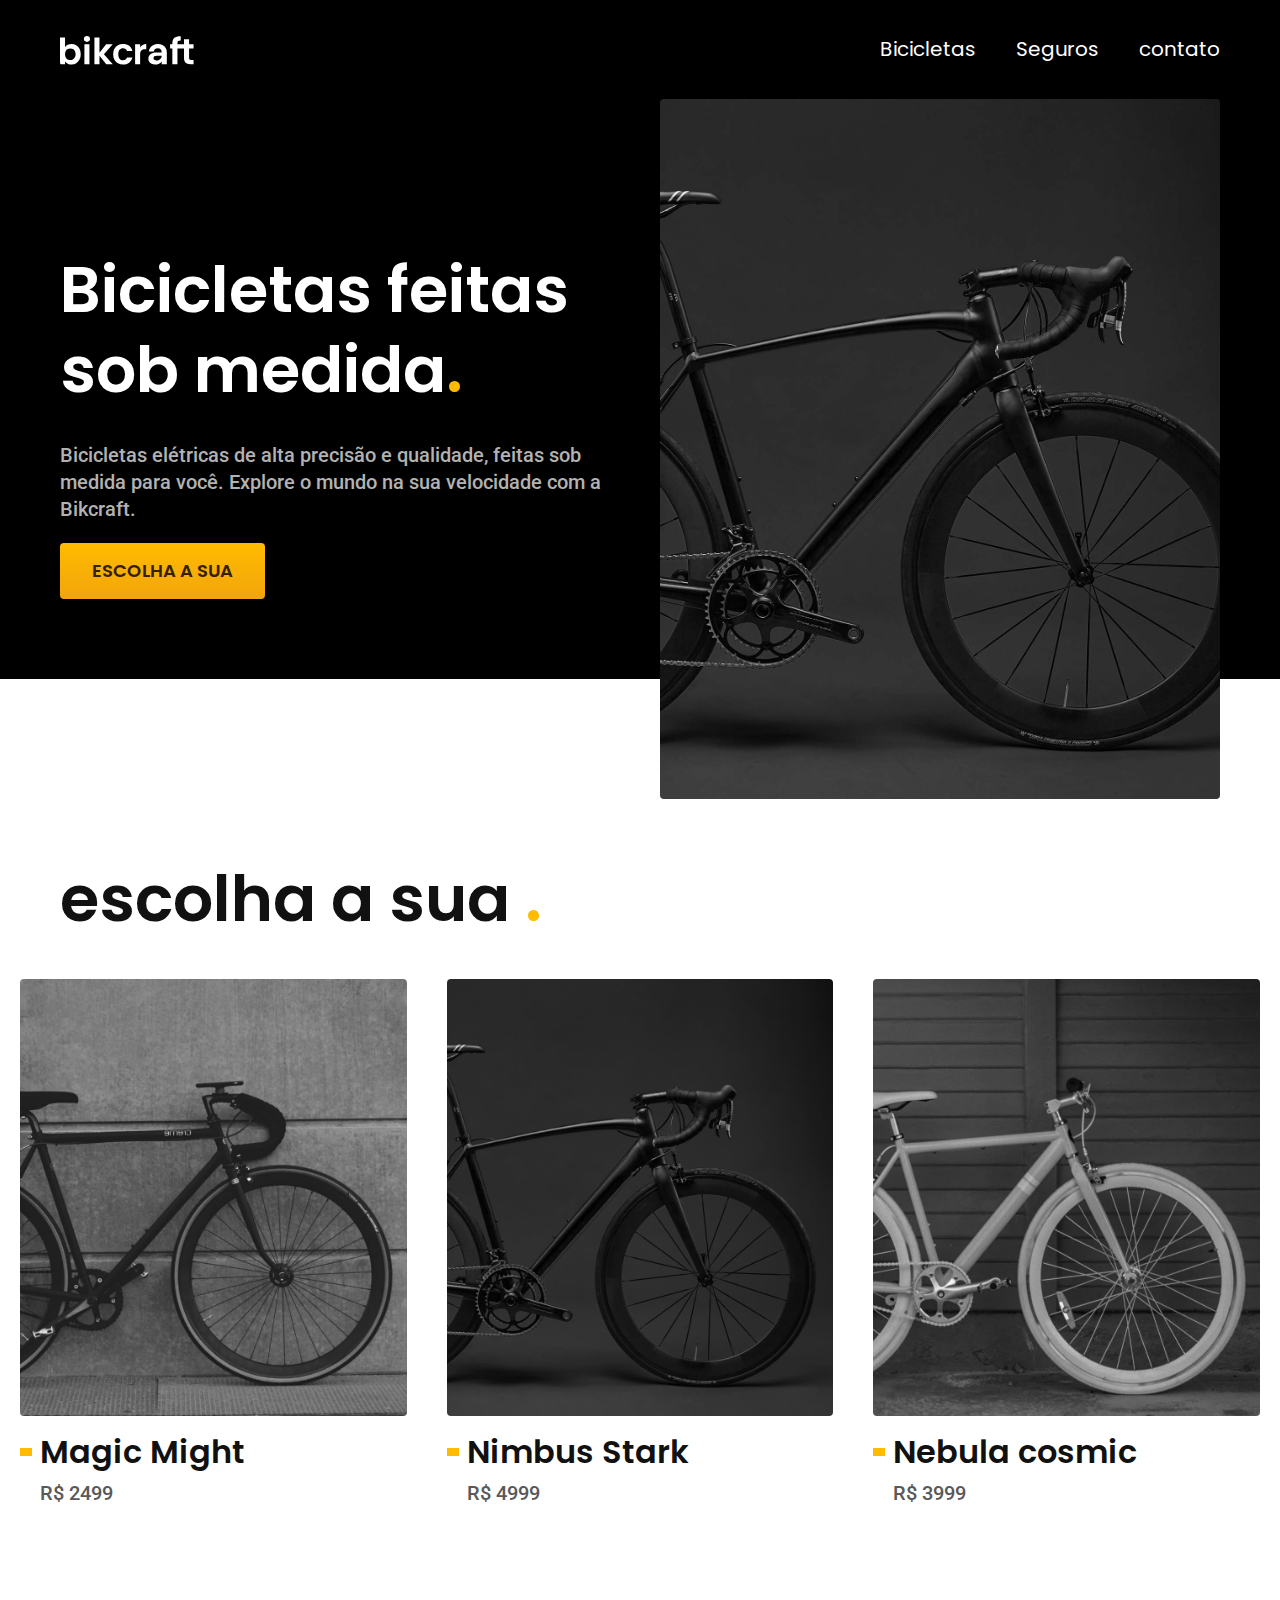
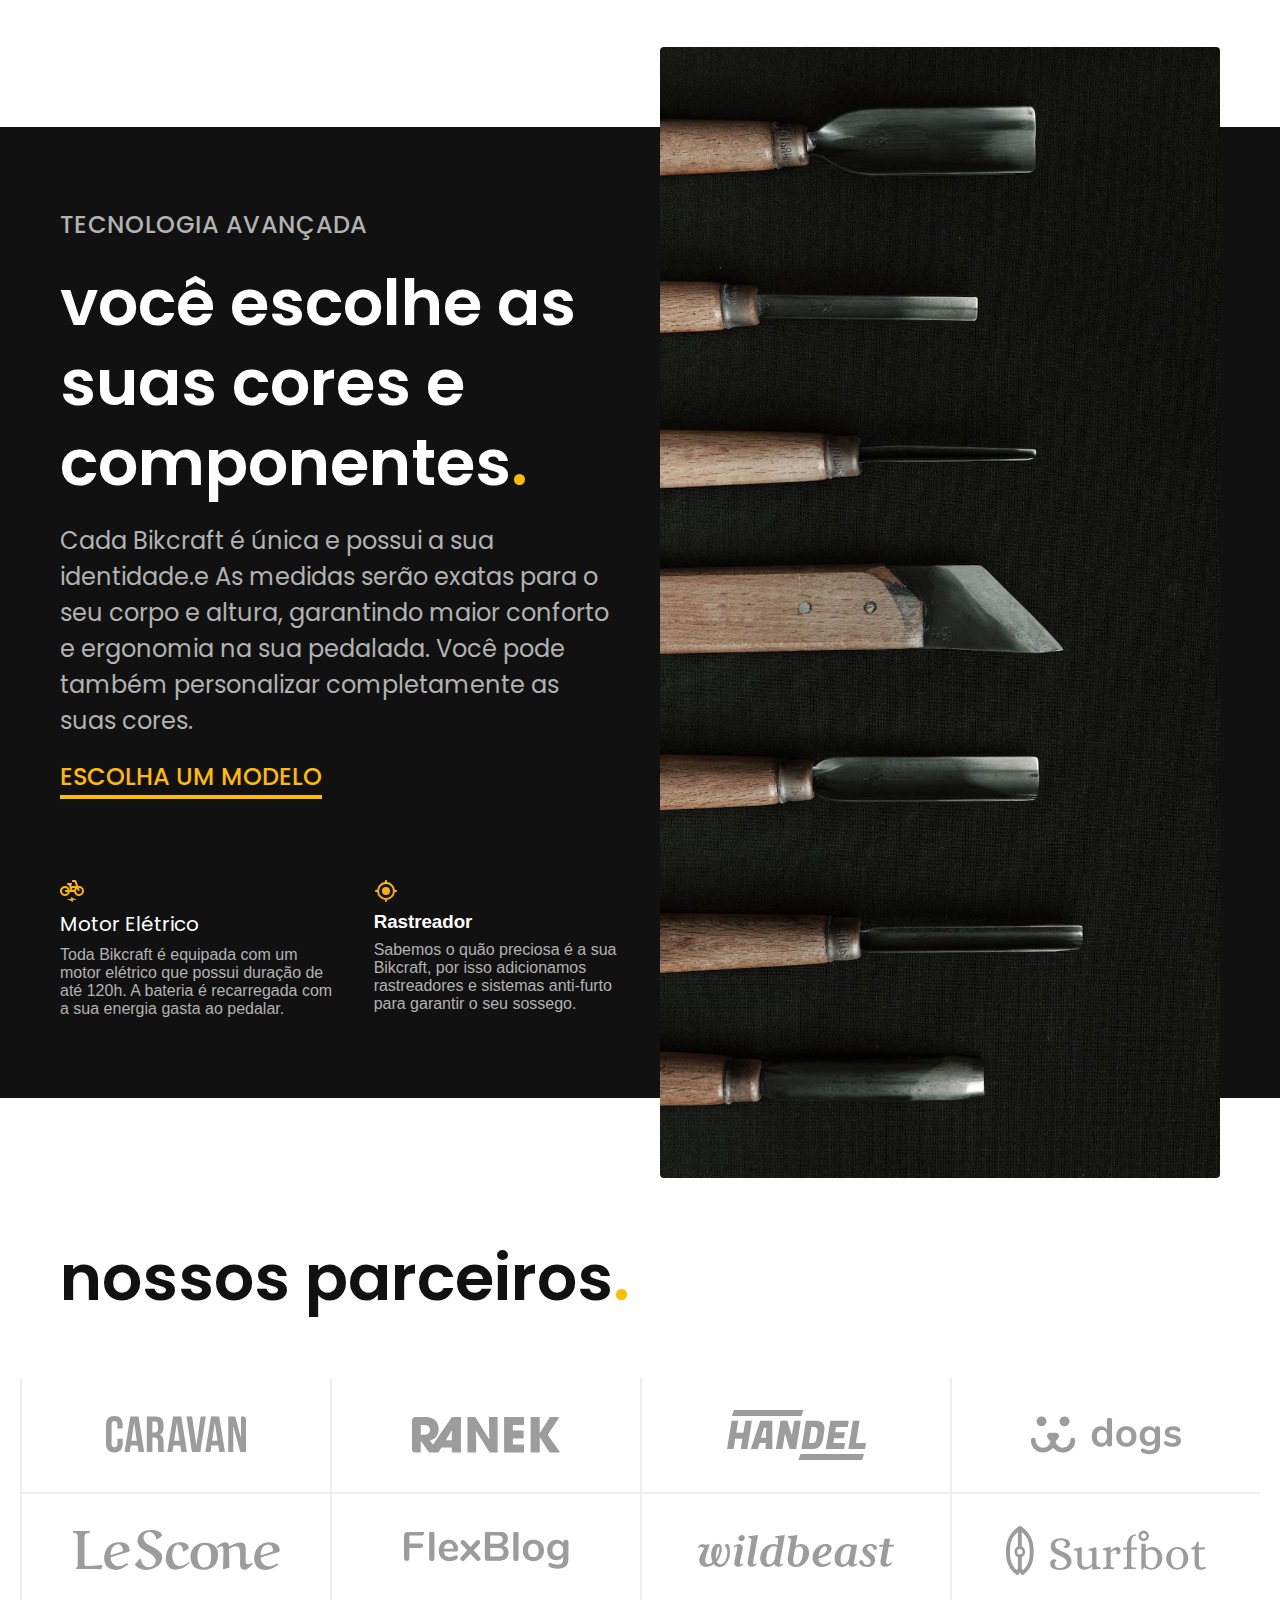
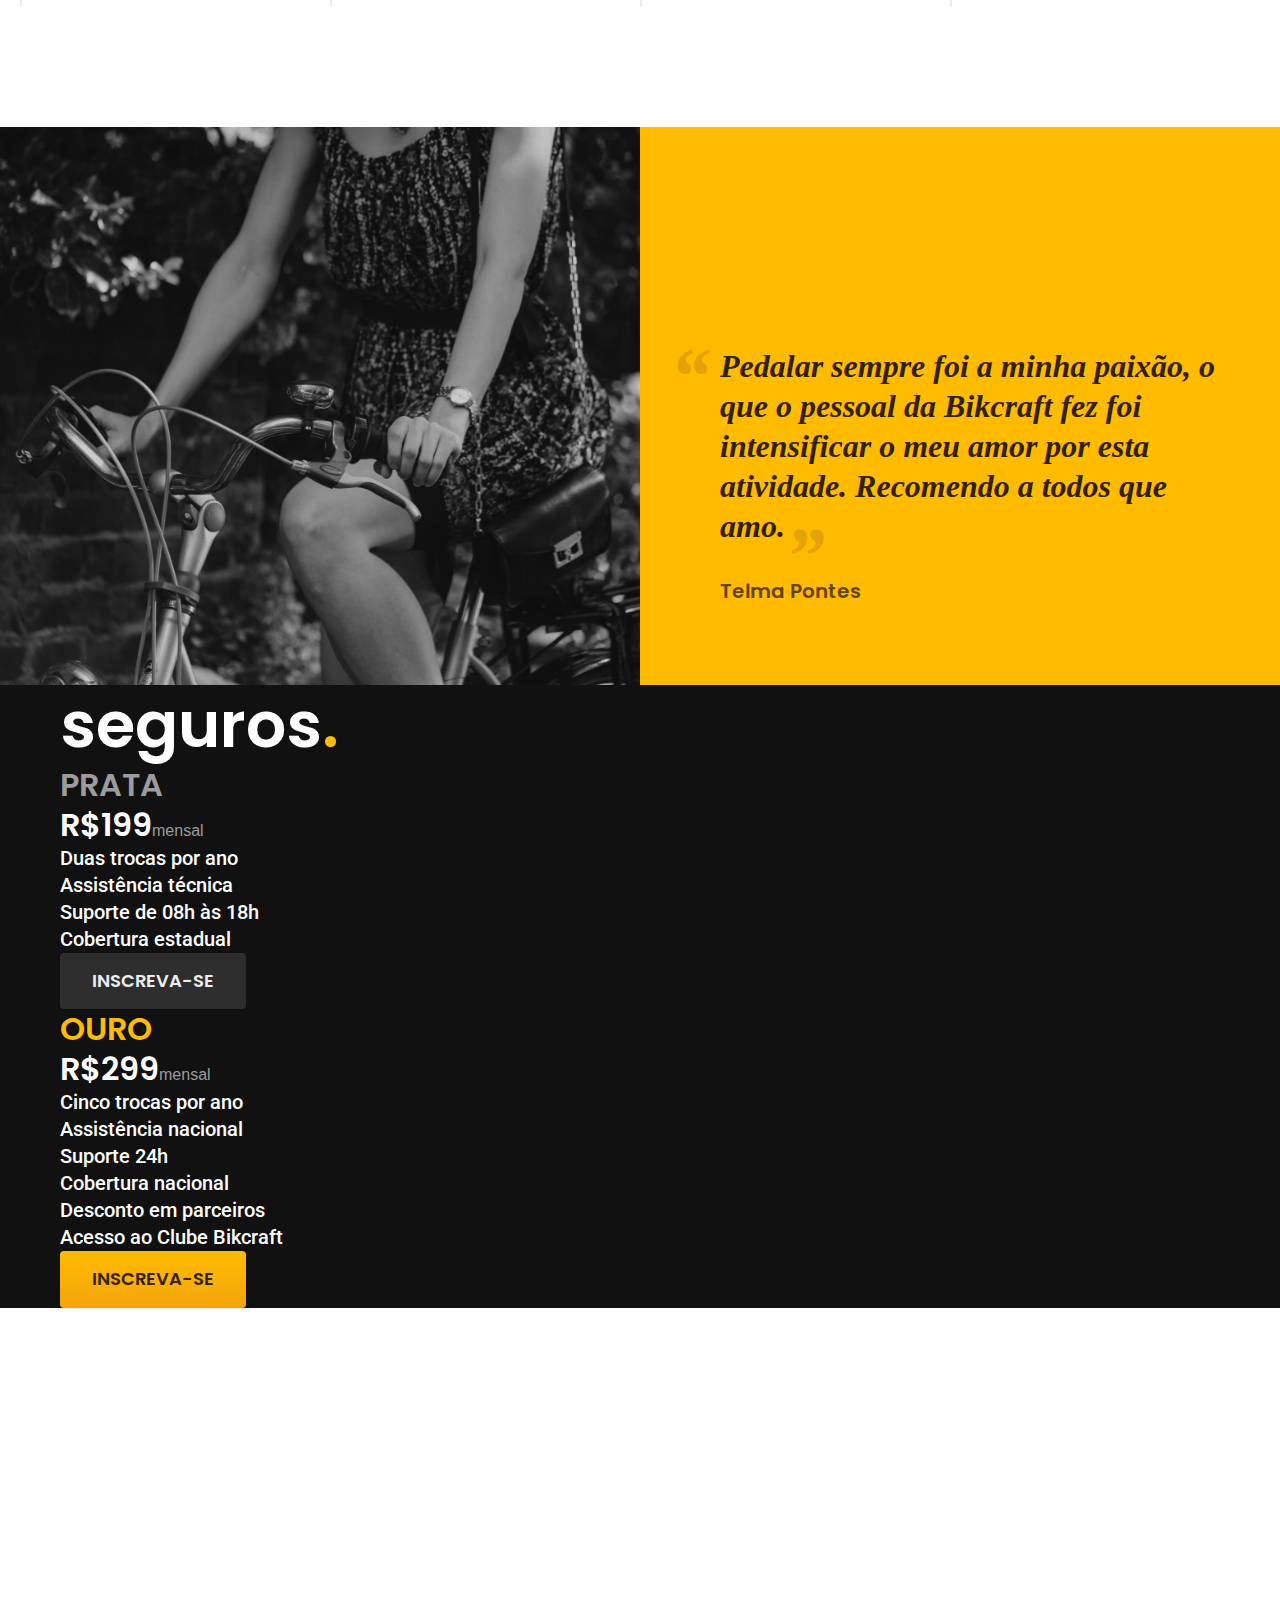
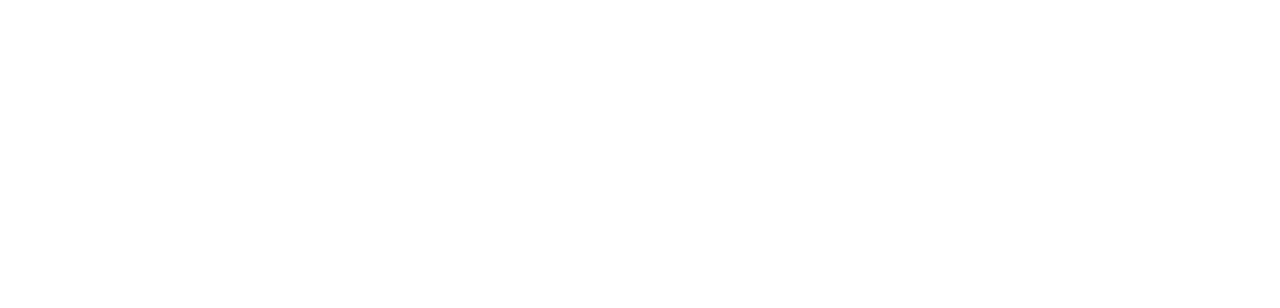
==== index.html @ f40bf7b5 "organizando o arquivo" ====
<!DOCTYPE html>
<html lang="pt-br">
  <head>
    <meta charset="UTF-8" />
    <meta name="viewport" content="width=device-width, initial-scale=1.0" />
    <title>Bikcraft</title>
    <link rel="stylesheet" href="./css/estilos-gerais/style.css">
    <link rel="preconnect" href="https://fonts.googleapis.com">
    <link rel="preconnect" href="https://fonts.gstatic.com" crossorigin>
    <link href="https://fonts.googleapis.com/css2?family=Merriweather:ital,opsz,wght@0,18..144,300..900;1,18..144,300..900&family=Poppins:ital,wght@0,100;0,200;0,300;0,400;0,500;0,600;0,700;0,800;0,900;1,100;1,200;1,300;1,400;1,500;1,600;1,700;1,800;1,900&family=Roboto:ital,wght@0,100..900;1,100..900&display=swap" rel="stylesheet">

  </head>
  <body>
    <header class="header-bg">
      <div class="header">
        <a href="./"><img src="./img/bikcraft.svg" alt="Bikcraft" /></a>
        <nav aria-label="primaria">
          <ul class="header-menu fonte-1-m cor-branco">
            <li><a href="./bicicletas.html">Bicicletas</a></li>
            <li><a href="./seguros.html">Seguros</a></li>
            <li><a href="./contato.html">contato</a></li>
          </ul>
        </nav>
      </div>
    </header>
    <main class="introducao-bg cor-branco">
      <div class="introducao">
        <div class="introducao-conteudo">
          <h1 class="fonte-1-xgg">
            Bicicletas feitas sob medida<span>.</span>
          </h1>
          <p class="fonte-2-m">
            Bicicletas elétricas de alta precisão e qualidade, feitas sob medida
            para você. Explore o mundo na sua velocidade com a Bikcraft.
          </p>
          <a href="./bicicletas.html" class="botao">Escolha a sua</a>
        </div>
        <div>
          <img
            src="./img/fotos/introducao.jpg"
            alt="bicicleta elétrica preta"
          />
        </div>
      </div>
    </main>
    <article class="bicicletas-lista">
      <h2 class="fonte-1-xgg container">
        escolha a sua <span class="cor-amarelo-1">.</span>
      </h2>
      <ul>
        <li>
          <a href="./bicicletas/magic.html">
            <img src="./img/bicicletas/magic-home.jpg" alt="bicicleta preta" />
            <h3 class="fonte-1-gg">Magic Might</h3>
            <span class="fonte-2-m cinza-8">R$ 2499</span>
          </a>
        </li>
        <li>
          <a href="./bicicletas/nimbus.html">
            <img src="./img/bicicletas/nimbus-home.jpg" alt="bicicleta preta" />
            <h3 class="fonte-1-gg">Nimbus Stark</h3>
            <span class="fonte-2-m cinza-8">R$ 4999</span>
          </a>
        </li>
        <li>
          <a href="./bicicletas/nebula.html">
            <img src="./img/bicicletas/nebula-home.jpg" alt="bicicleta preta" />
            <h3 class="fonte-1-gg">Nebula cosmic</h3>
            <span class="fonte-2-m cinza-8">R$ 3999</span>
          </a>
        </li>
      </ul>
    </article>

    <article class="tecnologia-bg">
      <div class="tecnologia container">
        <div class="tecnologia-conteudo">
          <span class="fonte-2-g-b cinza-5">Tecnologia Avançada</span>
          <h2 class="fonte-1-xgg cor-branco">
            você escolhe as suas cores e componentes<span class="cor-amarelo-1"
              >.</span
            >
          </h2>
          <p class="fonte-2-g cinza-5">
            Cada Bikcraft é única e possui a sua identidade.e As medidas serão
            exatas para o seu corpo e altura, garantindo maior conforto e
            ergonomia na sua pedalada. Você pode também personalizar
            completamente as suas cores.
          </p>
          <a class="link cor-amarelo-1" href="./bicicletas.html"
            >Escolha um modelo</a
          >
          <div class="tecnologia-vantagens">
            <div>
              <img src="./img/icones/eletrica.svg" alt="" />
              <h3 class="fonte-1-m cor-branco">Motor Elétrico</h3>
              <p class="fonte-2-p cinza-5">
                Toda Bikcraft é equipada com um motor elétrico que possui
                duração de até 120h. A bateria é recarregada com a sua energia
                gasta ao pedalar.
              </p>
            </div>
            <div>
              <img src="./img/icones/rastreador.svg" alt="" />
              <h3 class="font-1-m cor-branco">Rastreador</h3>
              <p class="fonte-2-p cinza-5">
                Sabemos o quão preciosa é a sua Bikcraft, por isso adicionamos
                rastreadores e sistemas anti-furto para garantir o seu sossego.
              </p>
            </div>
          </div>
        </div>
        <div class="tecnologia-imagem">
          <img src="./img/fotos/tecnologia.jpg" alt="" />
        </div>
      </div>
    </article>

    <section class="parceiros" aria-label="Nossos Parceiros">
      <h2 class="fonte-1-xgg container">
        nossos parceiros<span class="cor-amarelo-1">.</span>
      </h2>

      <ul>
        <li><img src="./img/parceiros/caravan.svg" alt="" /></li>
        <li><img src="./img/parceiros/ranek.svg" alt="" /></li>
        <li><img src="./img/parceiros/handel.svg" alt="" /></li>
        <li><img src="./img/parceiros/dogs.svg" alt="" /></li>
        <li><img src="./img/parceiros/lescone.svg" alt="" /></li>
        <li><img src="./img/parceiros/flexblog.svg" alt="" /></li>
        <li><img src="./img/parceiros/wildbeast.svg" alt="" /></li>
        <li><img src="./img/parceiros/surfbot.svg" alt="" /></li>
      </ul>
    </section>

    <section class="depoimento" aria-label="Depoimentos">
      <div>
        <img src="./img/fotos/depoimento.jpg" alt="Pessoa pedalando uma bicicleta Bikcraft">
      </div>
        <div class="depoimento-conteudo">
          <blockquote class="fonte-1-gg cor-amarelo-5">
            <p>Pedalar sempre foi a minha paixão, o que o pessoal da Bikcraft fez foi intensificar o meu amor por esta atividade. Recomendo a todos que amo.</p>
          </blockquote>
          <span class="fonte-1-m-b cor-amarelo-4">Telma Pontes</span>
        </div>
    </section>

    <article class="seguros-bg">
      <div class="seguros container">
        <h2 class="fonte-1-xgg cor-branco">seguros<span class="cor-amarelo-1">.</span>
        </h2>
        <div class="seguros-item">
          <h3 class="fonte-1-gg cinza-6">PRATA</h3>
          <span class="fonte-1-gg cor-branco">R$199</span><span class="fonte-1-pp cinza-6">mensal</span>
          <ul class="fonte-2-m cor-branco">
            <li>Duas trocas por ano</li>
            <li>Assistência técnica</li>
            <li>Suporte de 08h às 18h</li>
            <li>Cobertura estadual</li>
          </ul>
          <a href="./orcamento.html" class="botao secundario">Inscreva-se</a>
        </div>

        <div class="seguros-item">
          <h3 class="fonte-1-gg cor-amarelo-1">OURO</h3>
          <span class="fonte-1-gg cor-branco">R$299</span><span class="fonte-1-pp cinza-6">mensal</span>
          <ul class="fonte-2-m cor-branco">
            <li>Cinco trocas por ano</li>
            <li>Assistência nacional</li>
            <li>Suporte 24h</li>
            <li>Cobertura nacional</li>
            <li>Desconto em parceiros</li>
            <li>Acesso ao Clube Bikcraft</li>
          </ul>
          <a href="./orcamento.html" class="botao">Inscreva-se</a>
        </div>
      </div>
    </article>
  </body>
</html>
---- css/estilos-gerais/style.css ----
@import 'global.css';
@import './header.css';
@import './introducao.css';

/* cores */

@import '../utilitarios/cores.css';

/* tipografia */

@import '../utilitarios/tipografia.css';

/* utilitarios */

@import '../utilitarios/componentes.css';

/* lista de bicicletas */
@import '../bicicletas/bicicletas-lista.css';

/* tecnologia */
@import './tecnologia.css';

/* parceiros */
@import './parceiros.css';

/* depoimento */
@import './depoimento.css';

/* seguros */
@import'../seguros/seguros.css';
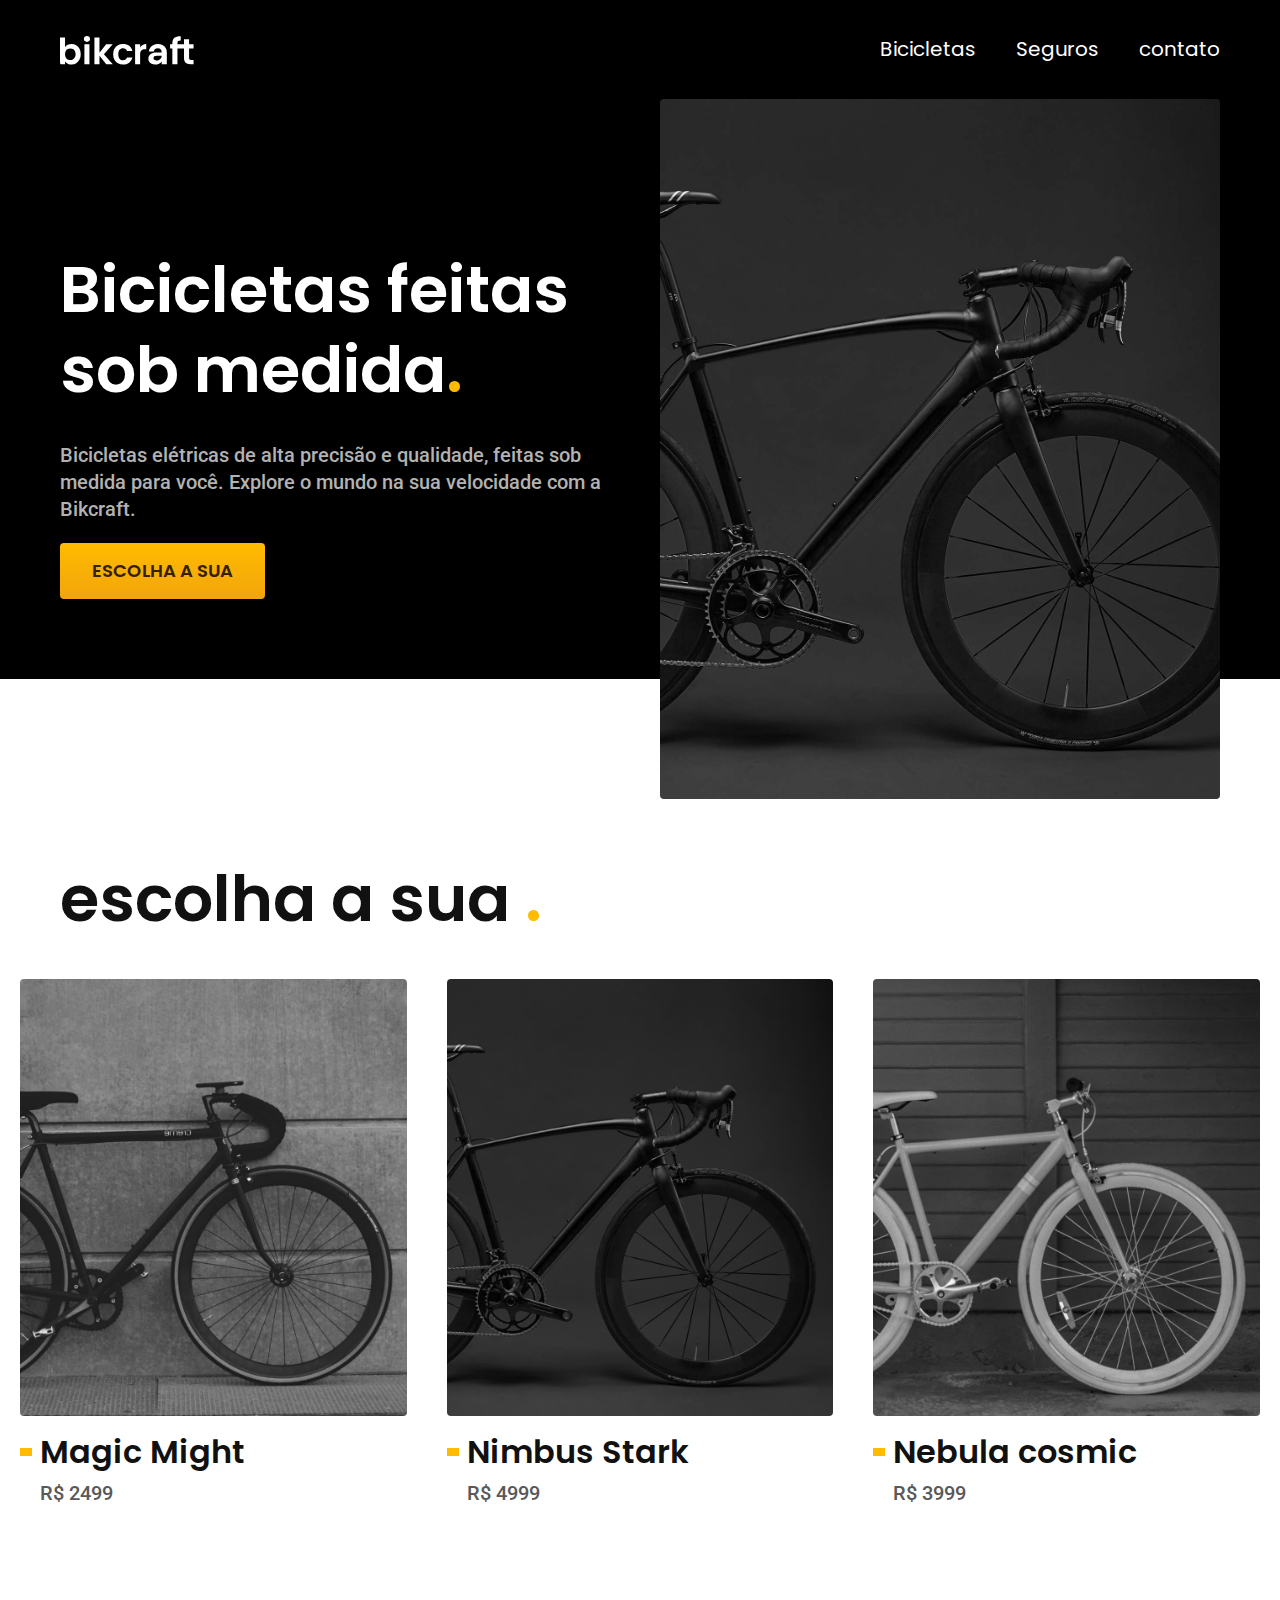
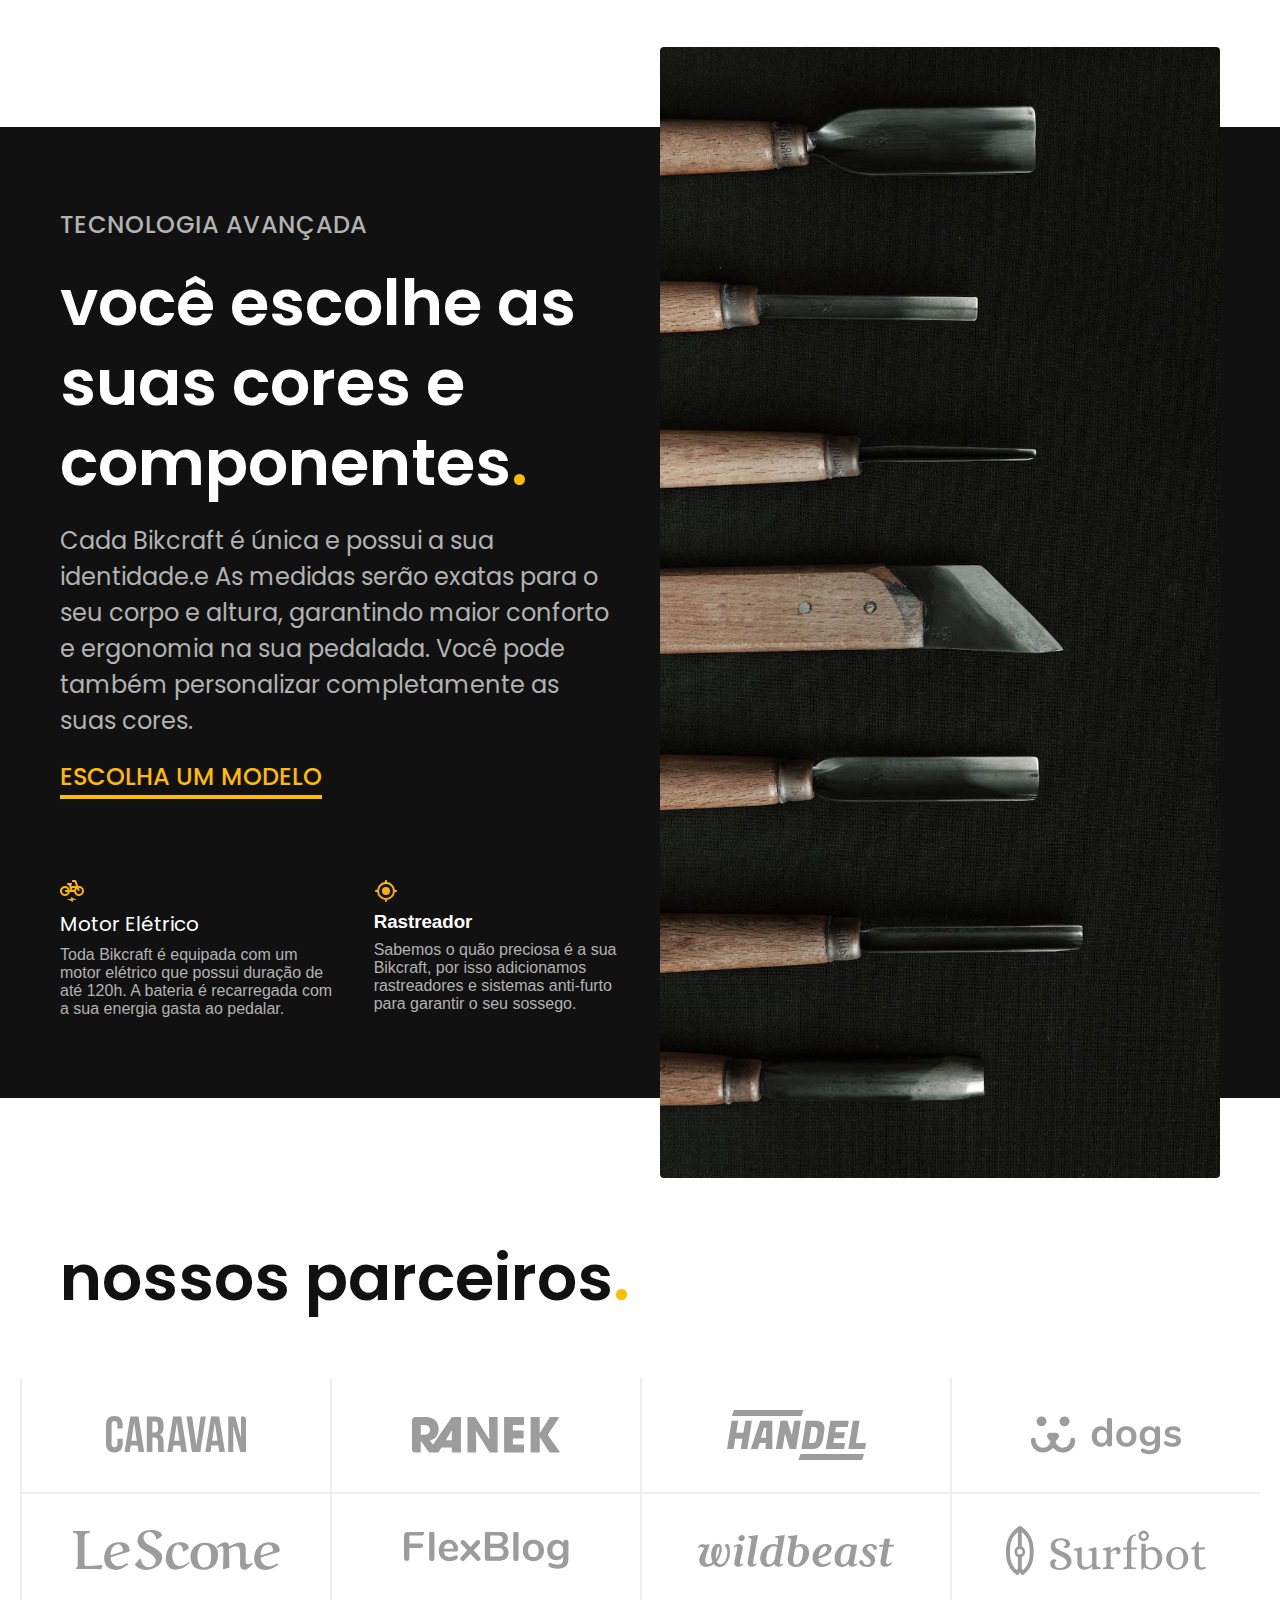
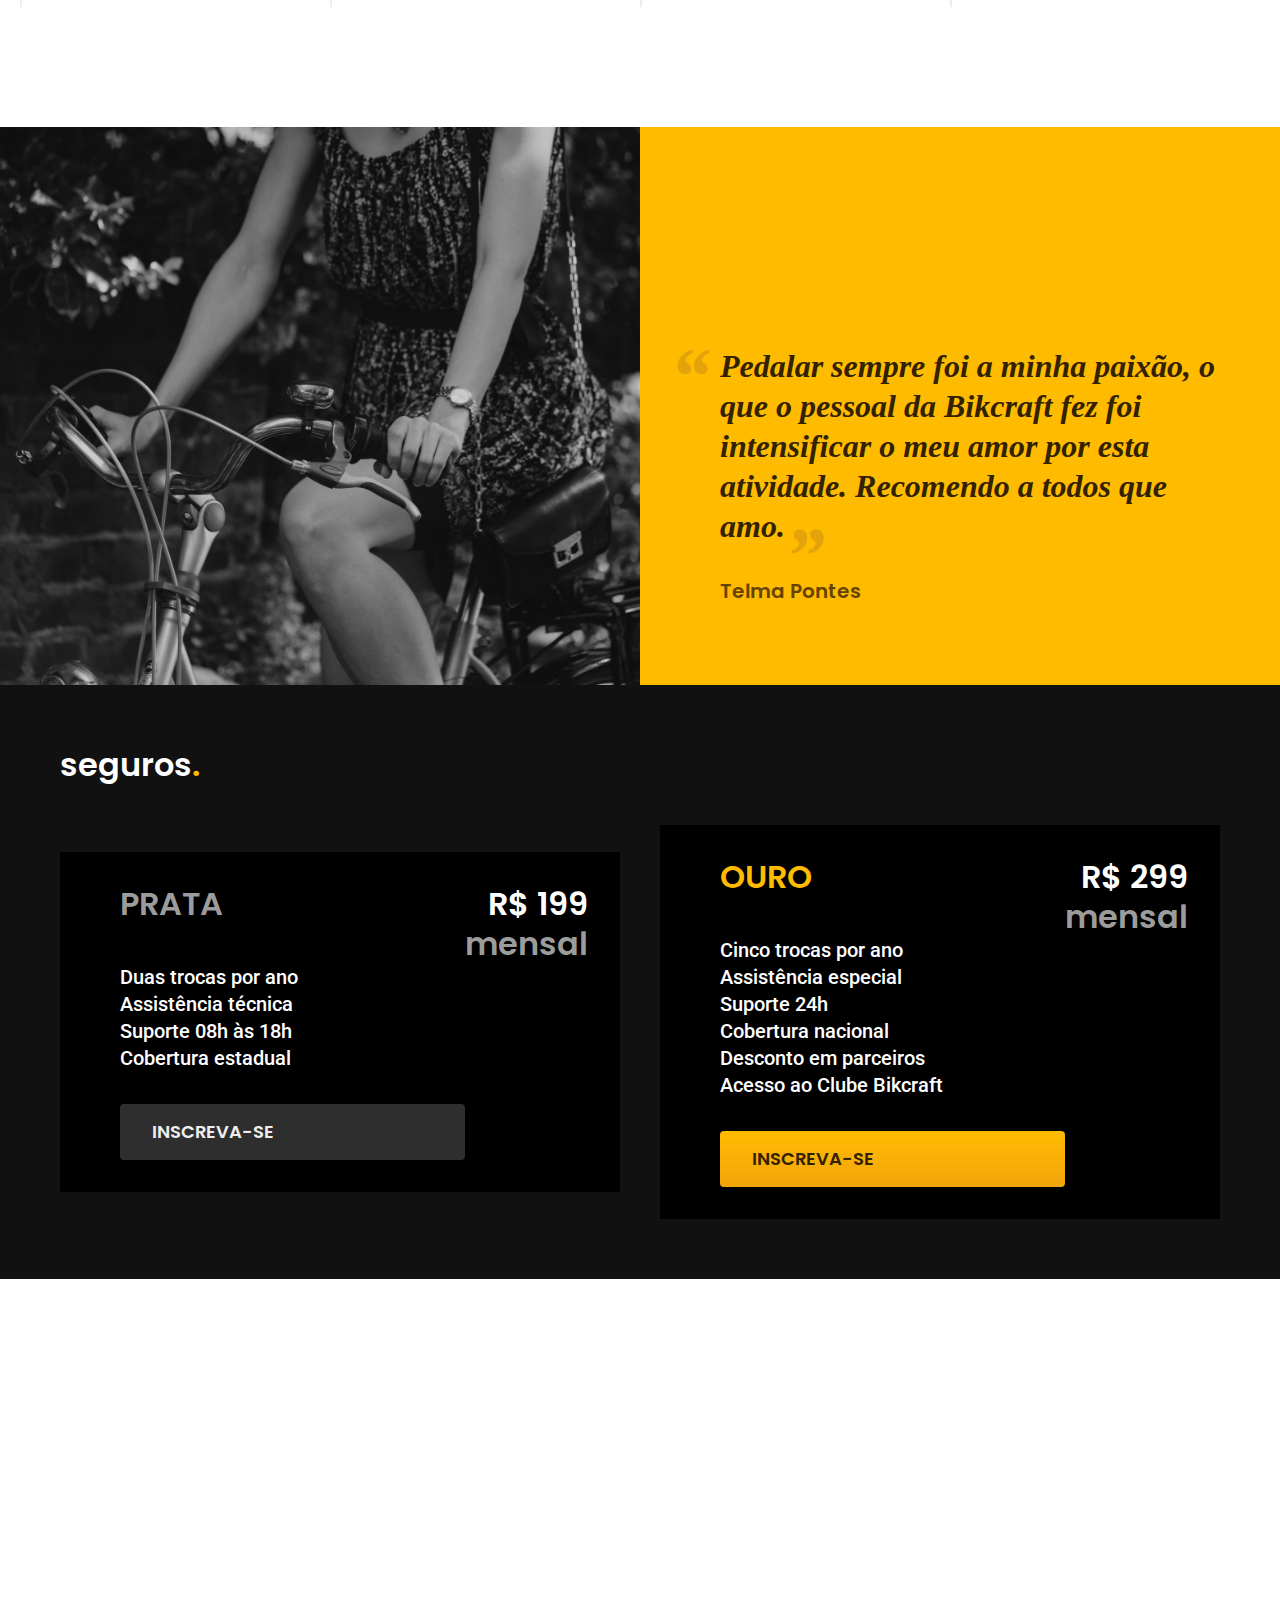
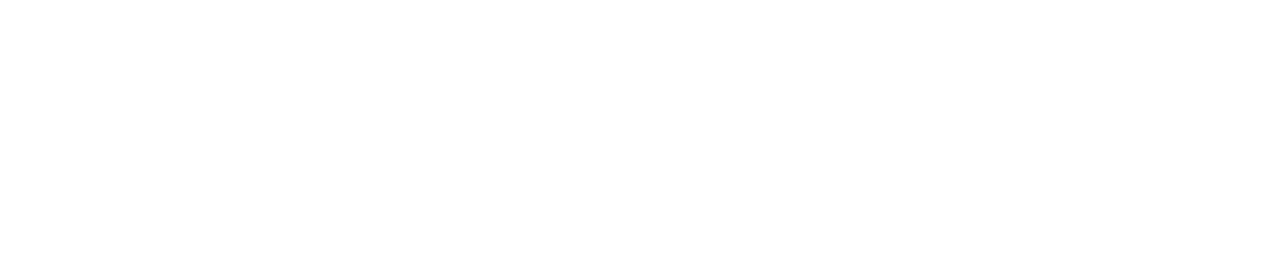
==== commit f4c14d73: "correções" ====
--- a/index.html
+++ b/index.html
@@ -147,32 +147,33 @@
 
     <article class="seguros-bg">
       <div class="seguros container">
-        <h2 class="fonte-1-xgg cor-branco">seguros<span class="cor-amarelo-1">.</span>
-        </h2>
+        <h2 class="fonte-1-gg cor-branco">seguros<span class="cor-amarelo-1">.</span></h2>
         <div class="seguros-item">
           <h3 class="fonte-1-gg cinza-6">PRATA</h3>
-          <span class="fonte-1-gg cor-branco">R$199</span><span class="fonte-1-pp cinza-6">mensal</span>
+          <span class="fonte-1-gg cor-branco">
+            R$ 199 <span class="fonte-1-pp cinza-6">mensal</span>
+          </span>
           <ul class="fonte-2-m cor-branco">
             <li>Duas trocas por ano</li>
             <li>Assistência técnica</li>
-            <li>Suporte de 08h às 18h</li>
+            <li>Suporte 08h às 18h</li>
             <li>Cobertura estadual</li>
           </ul>
-          <a href="./orcamento.html" class="botao secundario">Inscreva-se</a>
+          <a class="botao secundario" href="./orcamento.html">Inscreva-se</a>
         </div>
-
+  
         <div class="seguros-item">
           <h3 class="fonte-1-gg cor-amarelo-1">OURO</h3>
-          <span class="fonte-1-gg cor-branco">R$299</span><span class="fonte-1-pp cinza-6">mensal</span>
+          <span class="fonte-1-gg cor-branco">R$ 299 <span class="fonte-1-pp cinza-6">mensal</span></span>
           <ul class="fonte-2-m cor-branco">
             <li>Cinco trocas por ano</li>
-            <li>Assistência nacional</li>
+            <li>Assistência especial</li>
             <li>Suporte 24h</li>
             <li>Cobertura nacional</li>
             <li>Desconto em parceiros</li>
             <li>Acesso ao Clube Bikcraft</li>
           </ul>
-          <a href="./orcamento.html" class="botao">Inscreva-se</a>
+          <a class="botao" href="./orcamento.html">Inscreva-se</a>
         </div>
       </div>
     </article>
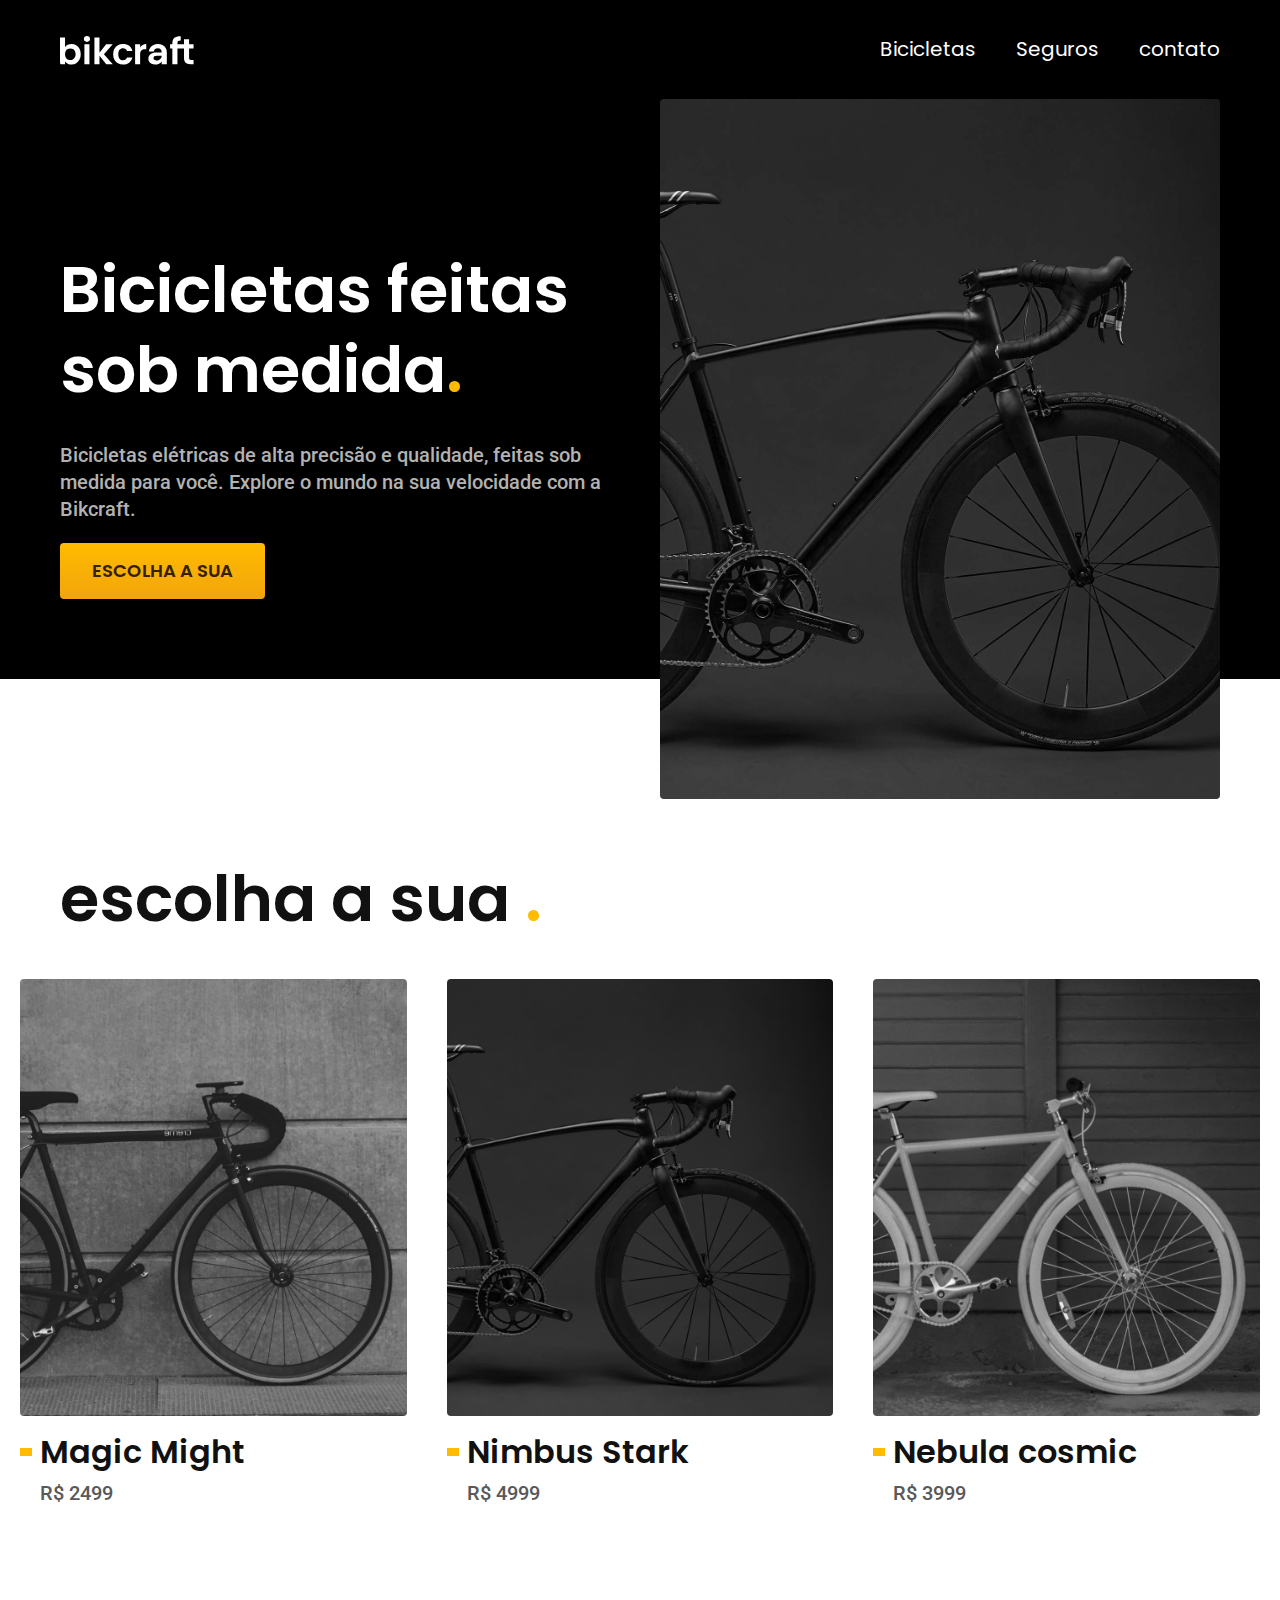
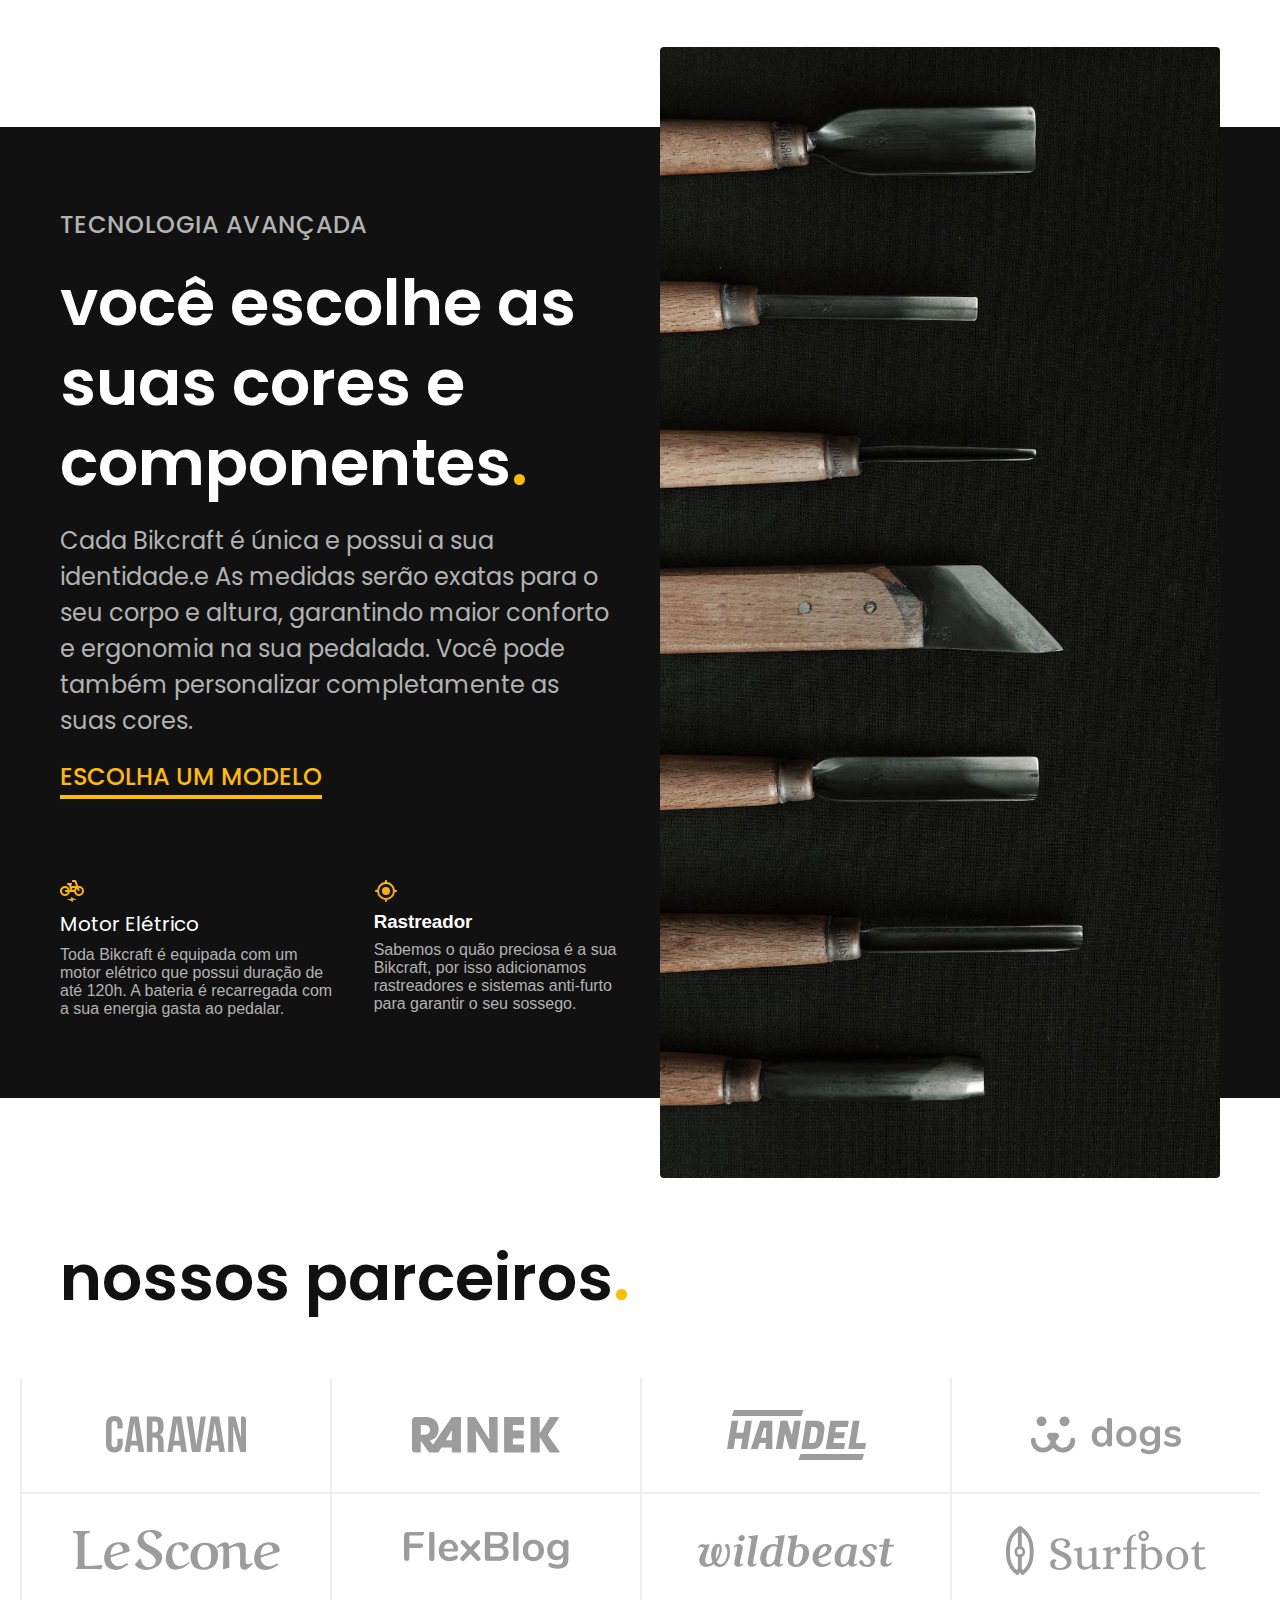
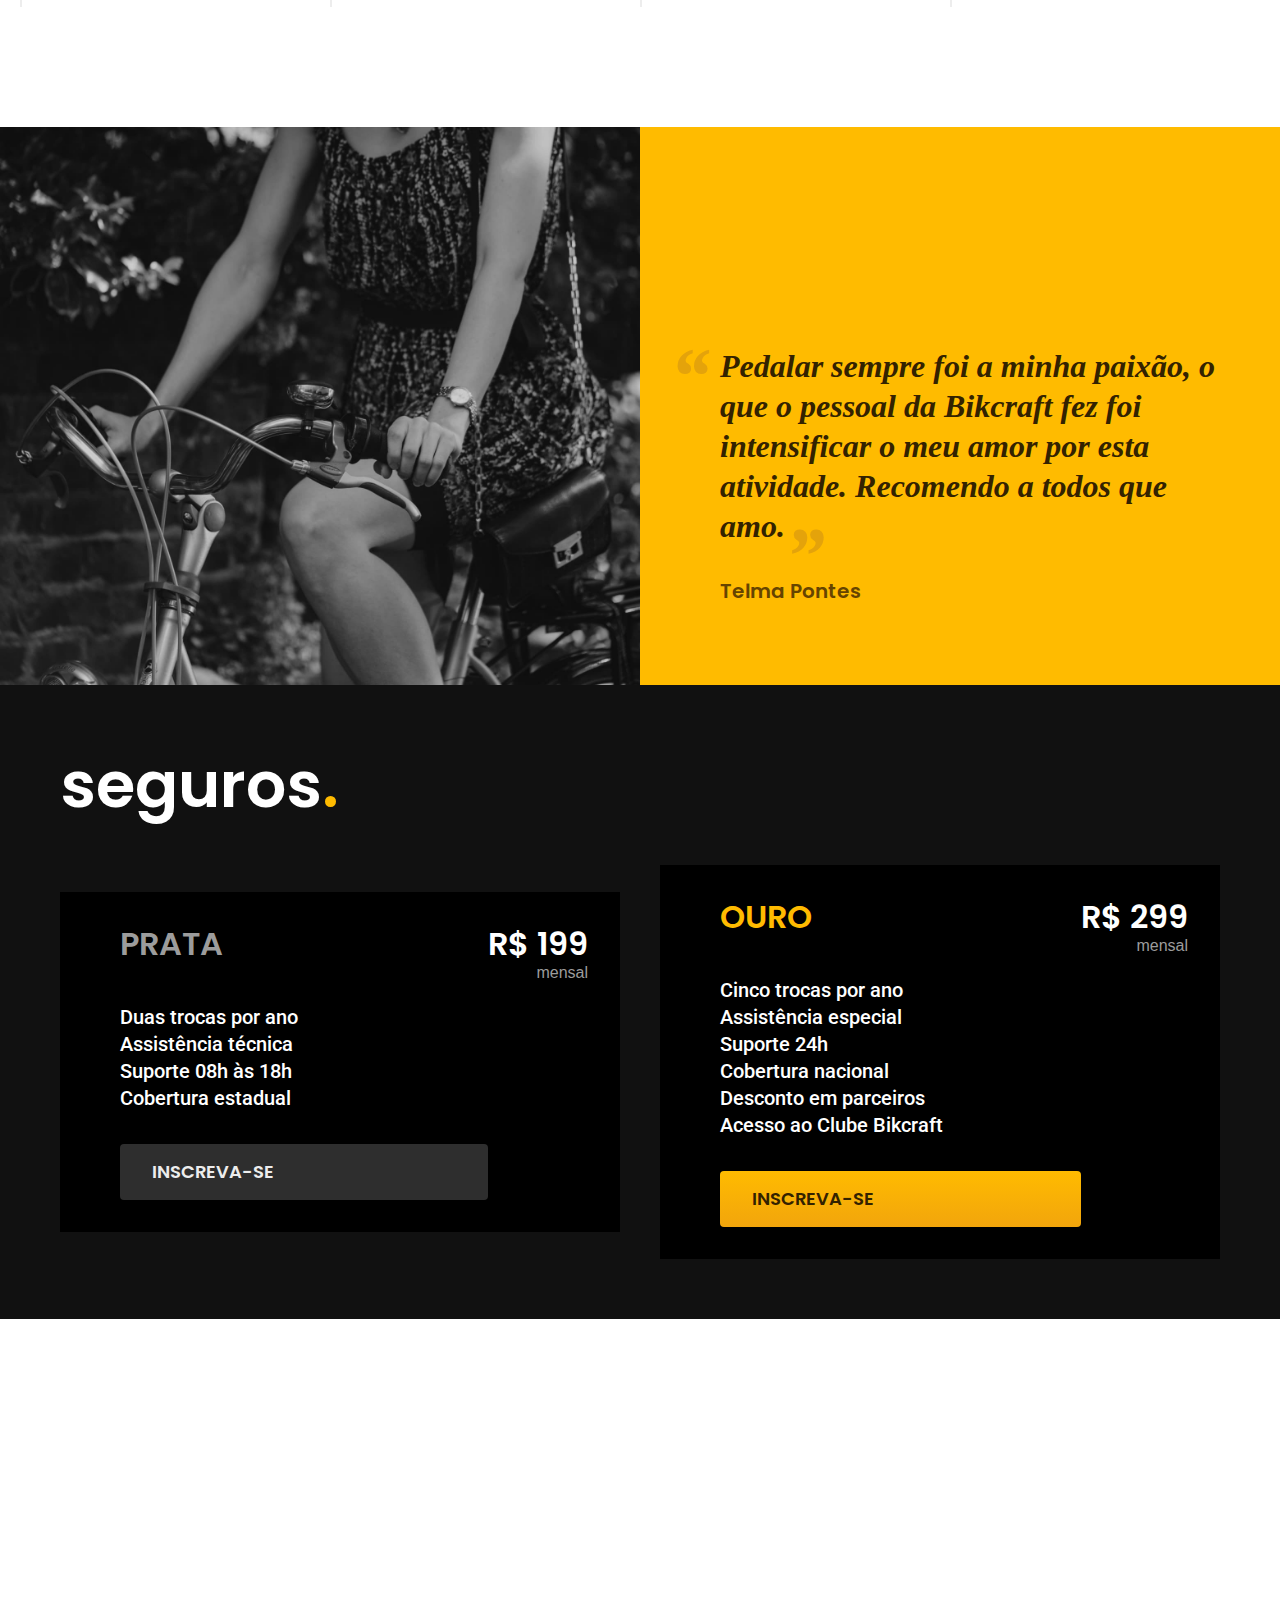
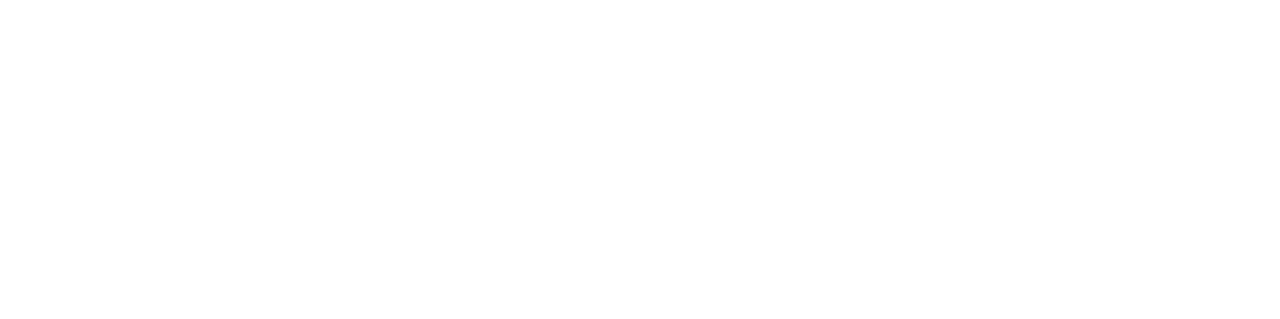
==== commit 17037fde: "corrigindo a estrutura" ====
--- a/index.html
+++ b/index.html
@@ -147,11 +147,14 @@
 
     <article class="seguros-bg">
       <div class="seguros container">
-        <h2 class="fonte-1-gg cor-branco">seguros<span class="cor-amarelo-1">.</span></h2>
+        <h2 class="fonte-1-xgg cor-branco">seguros<span class="cor-amarelo-1">.</span></h2>
         <div class="seguros-item">
           <h3 class="fonte-1-gg cinza-6">PRATA</h3>
-          <span class="fonte-1-gg cor-branco">
-            R$ 199 <span class="fonte-1-pp cinza-6">mensal</span>
+          <span>
+            <span class="fonte-1-gg cor-branco">
+              R$ 199
+            </span>
+            <span class="fonte-1-pp cinza-6">mensal</span>
           </span>
           <ul class="fonte-2-m cor-branco">
             <li>Duas trocas por ano</li>
@@ -164,7 +167,7 @@
   
         <div class="seguros-item">
           <h3 class="fonte-1-gg cor-amarelo-1">OURO</h3>
-          <span class="fonte-1-gg cor-branco">R$ 299 <span class="fonte-1-pp cinza-6">mensal</span></span>
+          <span><span class="fonte-1-gg cor-branco">R$ 299 </span> <span class="fonte-1-pp cinza-6">mensal</span></span>
           <ul class="fonte-2-m cor-branco">
             <li>Cinco trocas por ano</li>
             <li>Assistência especial</li>
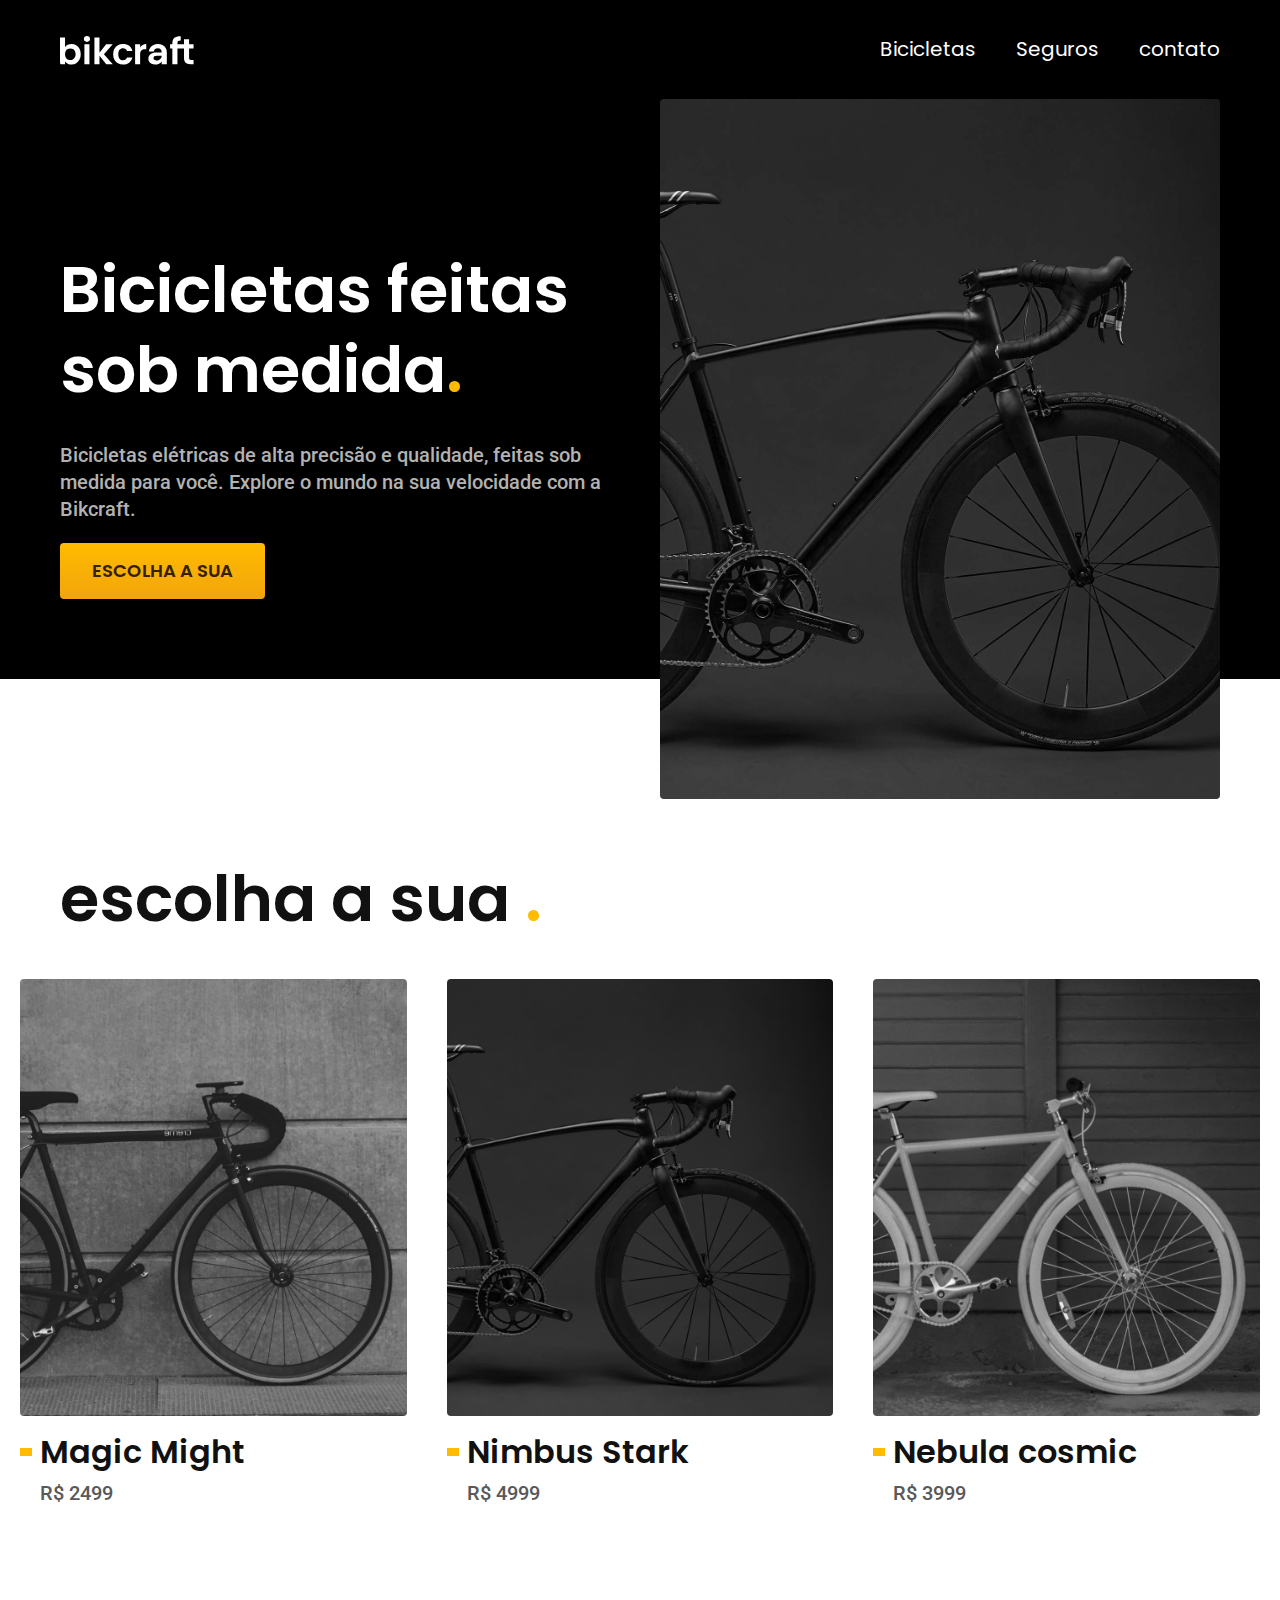
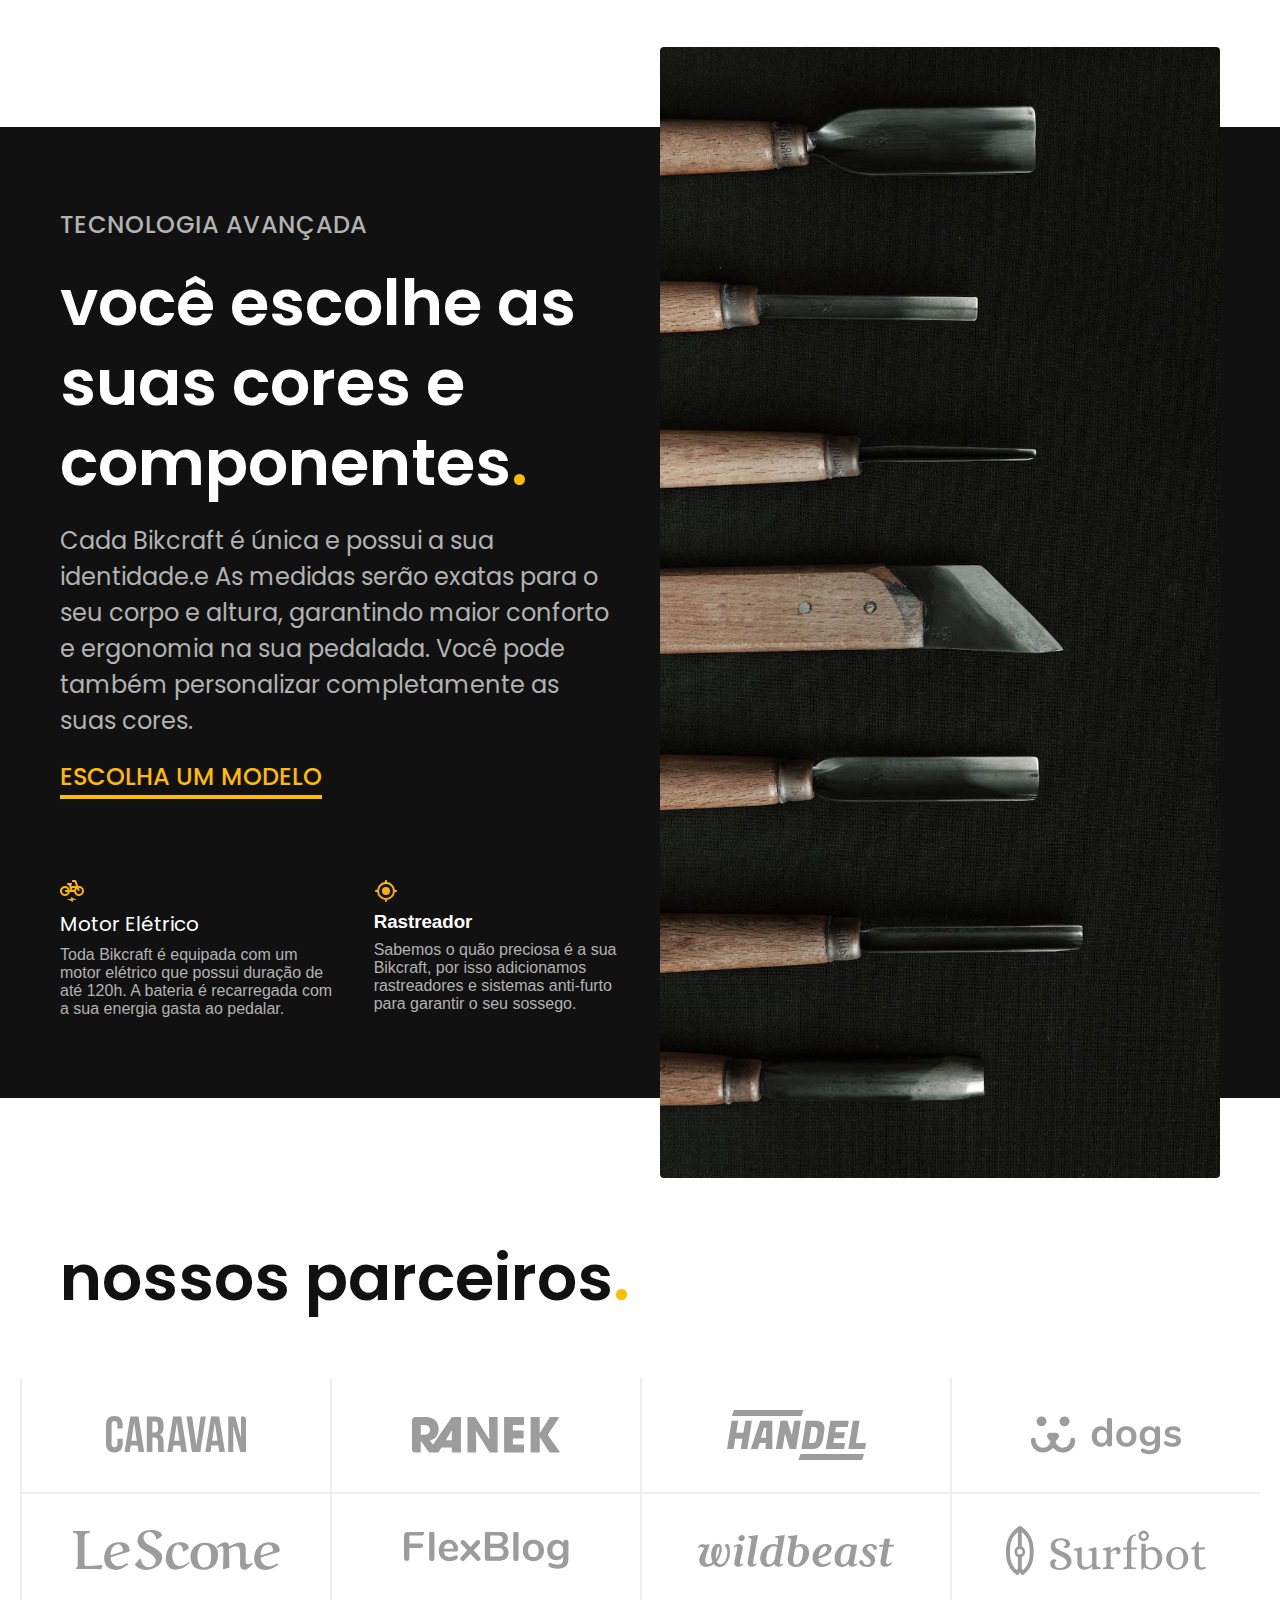
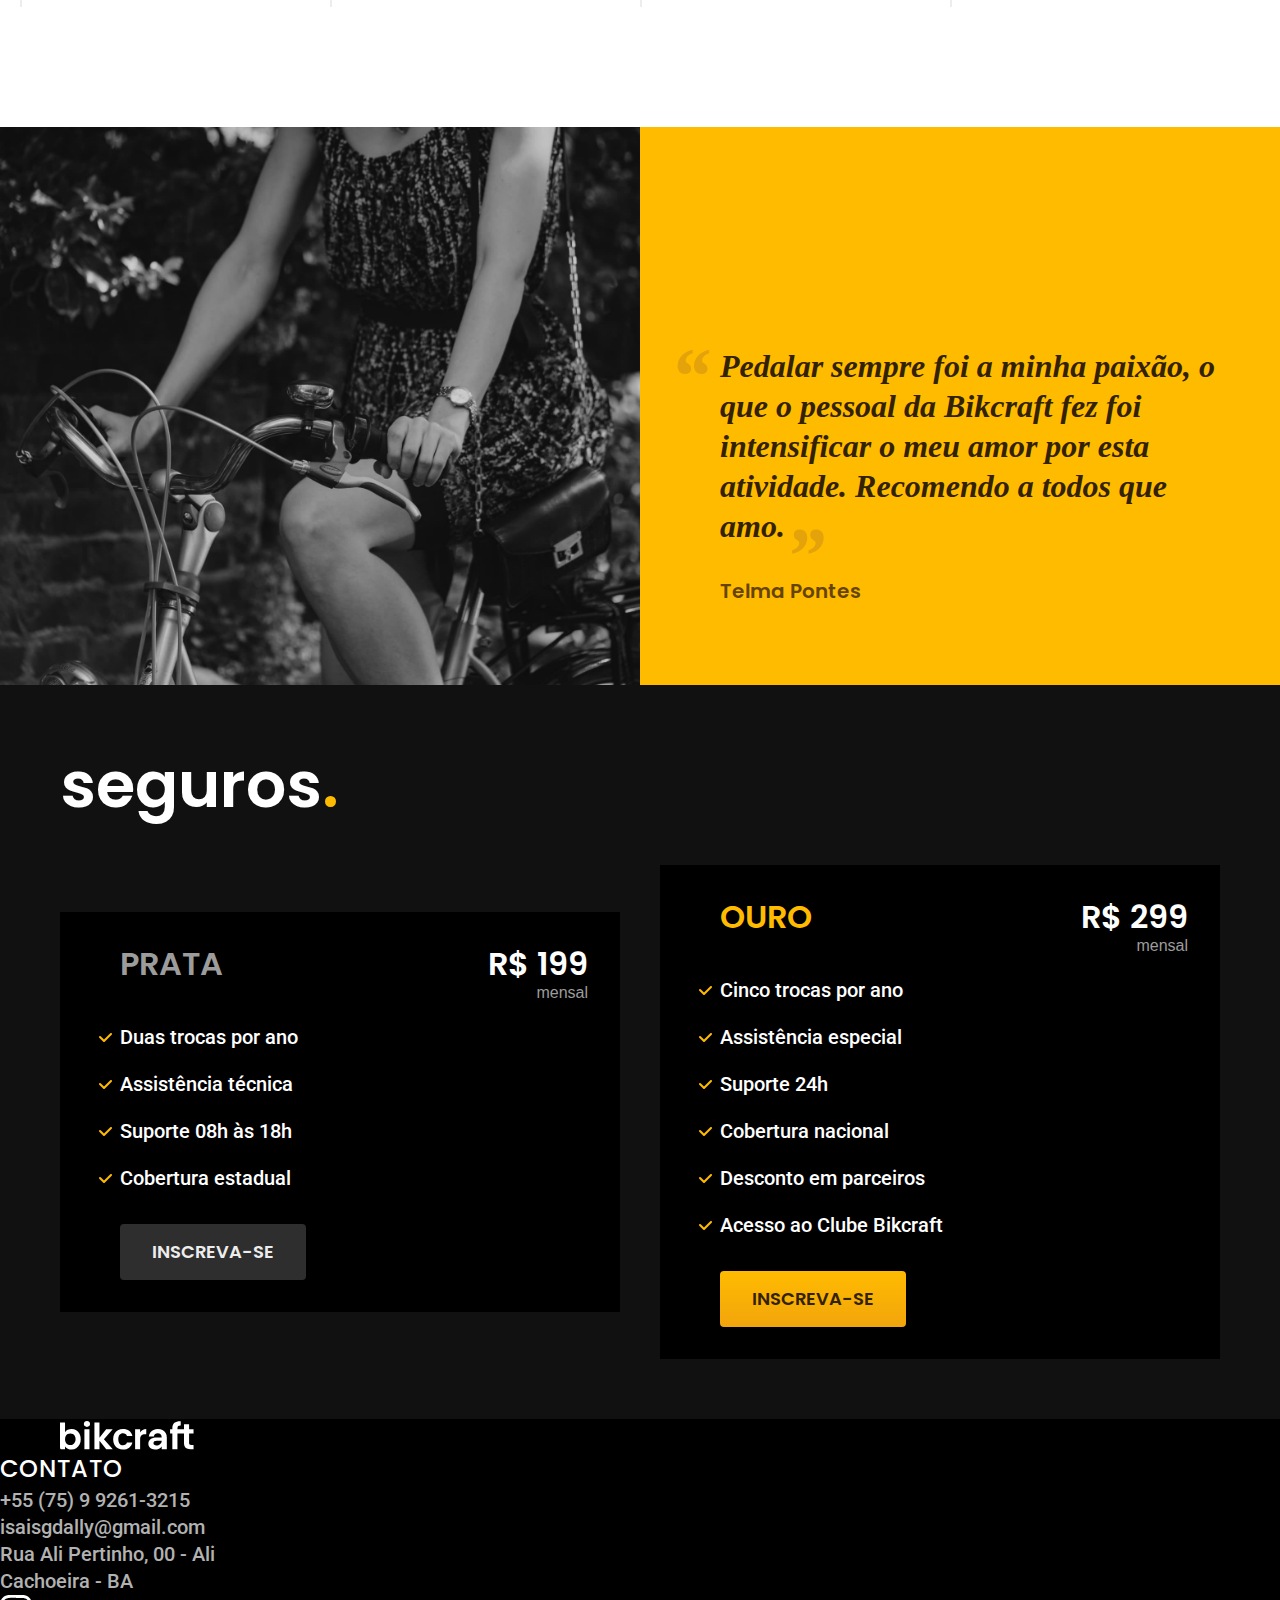
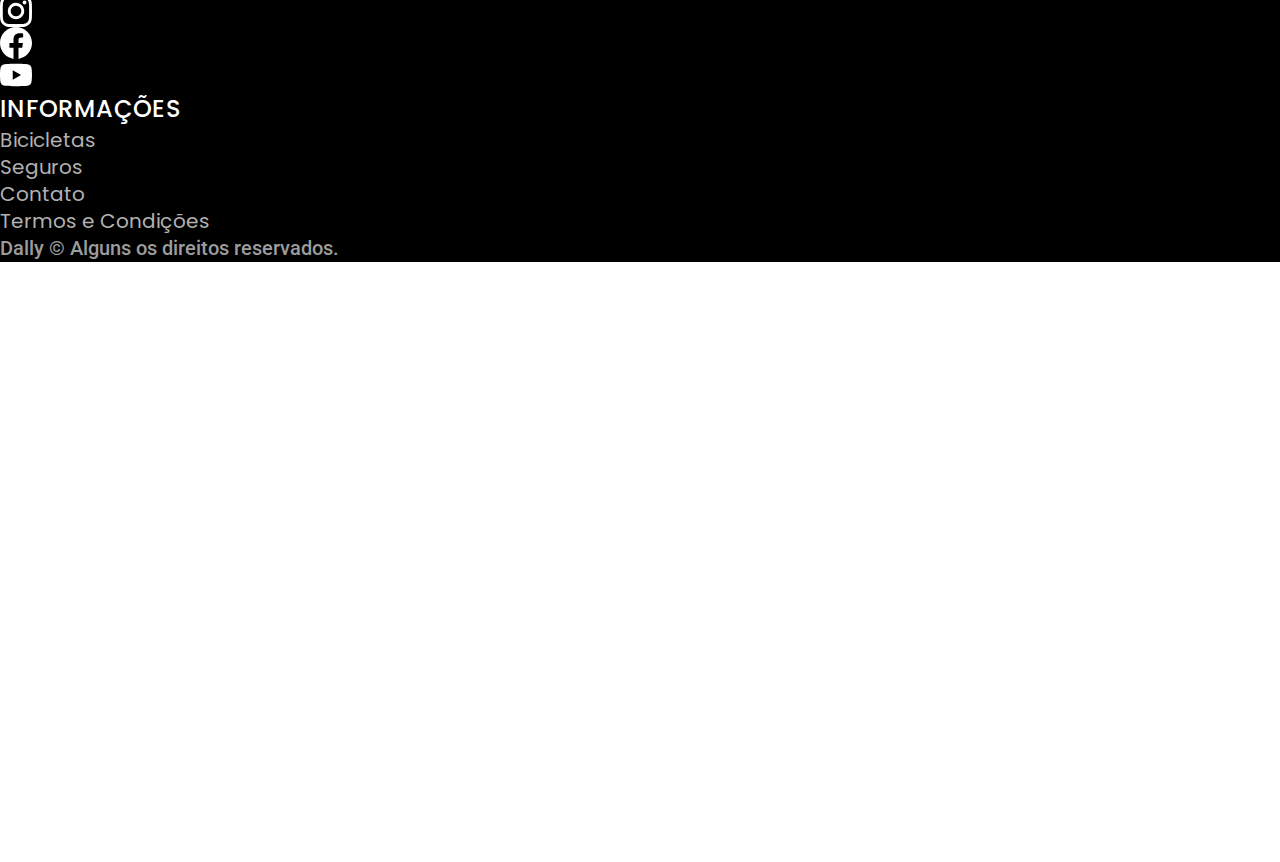
==== commit c650021b: "estrutura do footer" ====
--- a/index.html
+++ b/index.html
@@ -180,5 +180,47 @@
         </div>
       </div>
     </article>
+
+    <footer class="footer-bg">
+      <div class="footer container">
+        <img src="./img/bikcraft.svg" alt="Bikcraft">
+      </div>
+      <div class="footer-contato">
+        <h3 class="fonte-2-g-b cor-branco">Contato</h3>
+        <ul class="fonte-2-m cinza-5">
+          <li><a href="tel:+5575992613215">+55 (75) 9 9261-3215</a></li>
+          <li><a href="mailto:isaisgdally@gmail.com">isaisgdally@gmail.com</a></li>
+          <li>Rua Ali Pertinho, 00 - Ali</li>
+          <li>Cachoeira - BA</li>
+        </ul>
+        <div class="footer-redes">
+          <a href="https://www.instagram.com/dallyx7/" target="_blank">
+            <img src="img/redes/instagram.svg" alt="Instagram">
+          </a>
+        </div>
+        <div class="footer-redes">
+          <a href="https://www.instagram.com/dallyx7/" target="_blank">
+            <img src="img/redes/facebook.svg" alt="Facebook">
+          </a>
+        </div>
+        <div class="footer-redes">
+          <a href="https://www.instagram.com/dallyx7/" target="_blank">
+            <img src="img/redes/youtube.svg" alt="YouTube">
+          </a>
+        </div>
+        <div class="footer-informacoes">
+          <h3 class="fonte-2-g-b cor-branco">Informações</h3>
+          <nav>
+            <ul class="fonte-1-m cinza-5">
+              <li><a href="./bicicletas.html">Bicicletas</a></li>
+              <li><a href="./seguros.html">Seguros</a></li>
+              <li><a href="./contato.html">Contato</a></li>
+              <li><a href="./termos.html">Termos e Condições</a></li>
+            </ul>
+          </nav>
+        </div>
+        <p class="footer-copy fonte-2-m cinza-6">Dally © Alguns os direitos reservados.</p>
+      </div>
+    </footer>
   </body>
 </html>
--- a/css/estilos-gerais/style.css
+++ b/css/estilos-gerais/style.css
@@ -27,4 +27,7 @@
 @import './depoimento.css';
 
 /* seguros */
-@import'../seguros/seguros.css';+@import'../seguros/seguros.css';
+
+/* Footer */
+@import'./footer.css';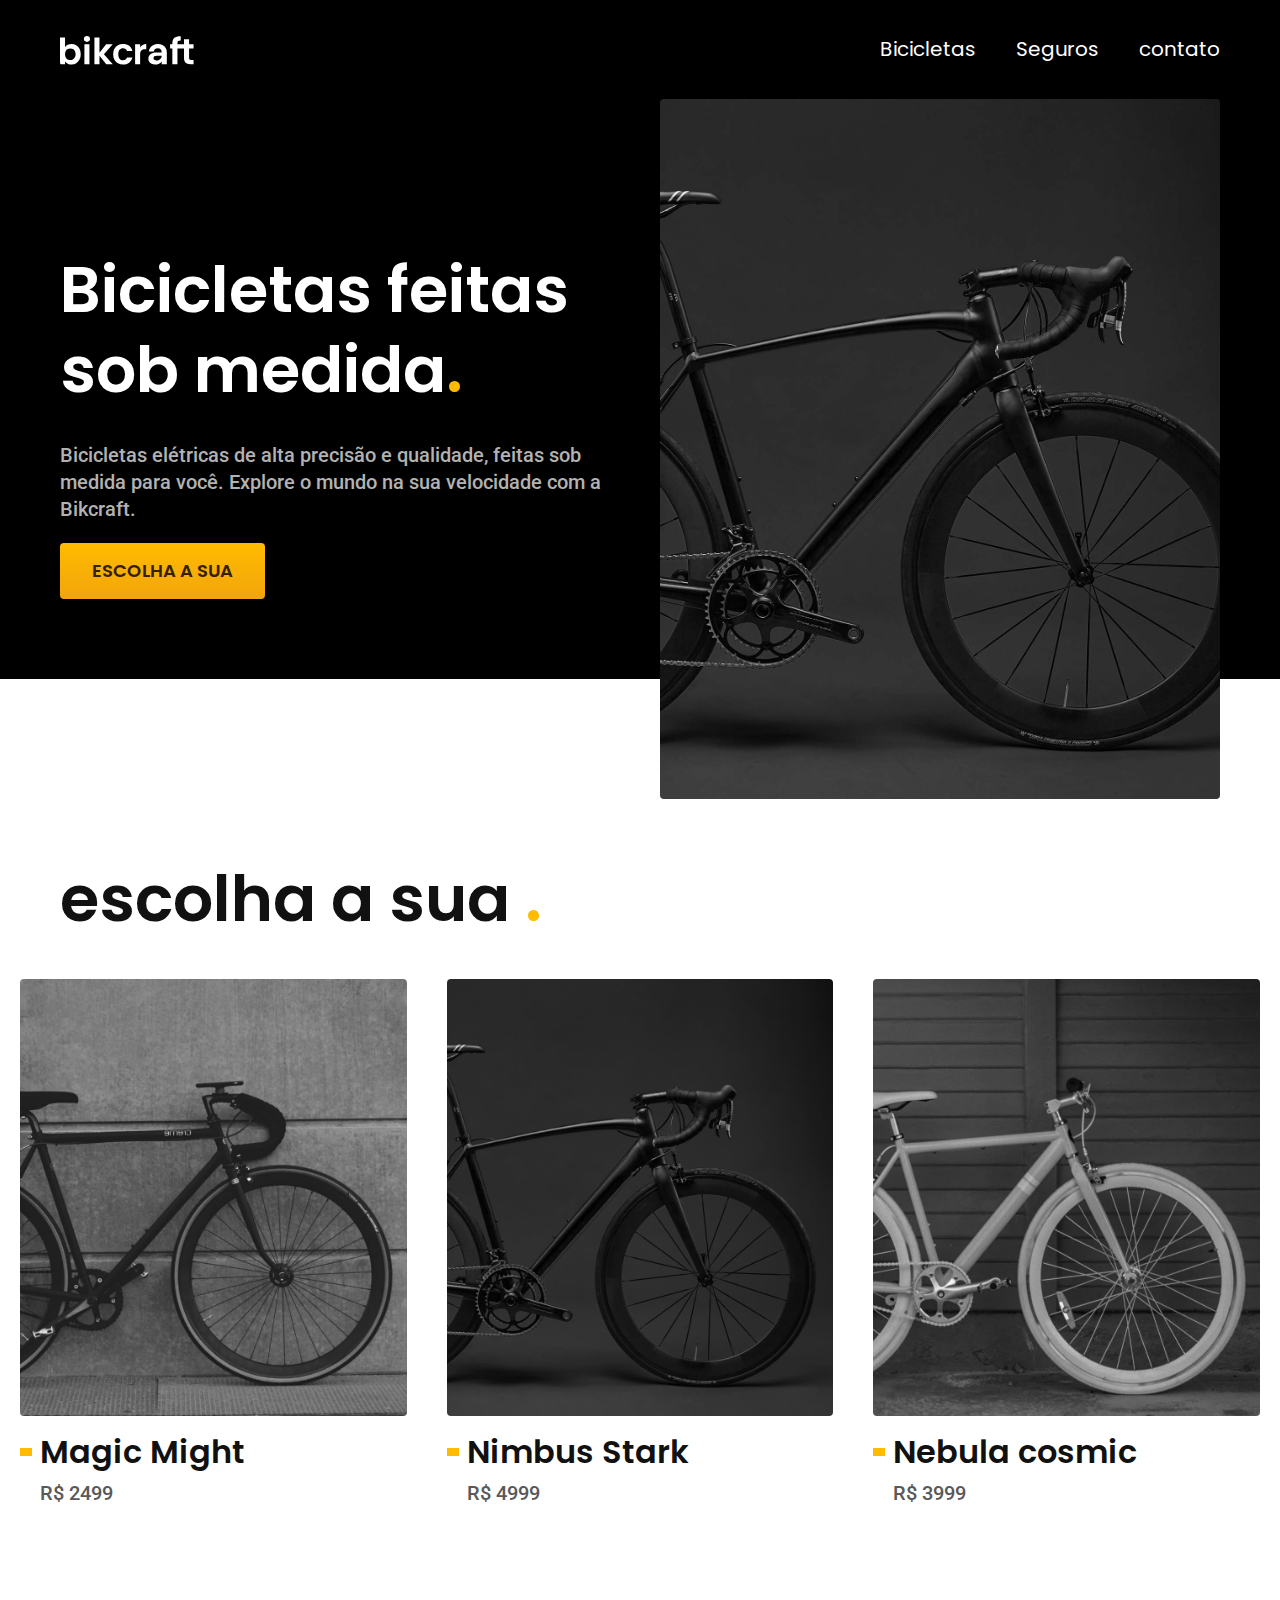
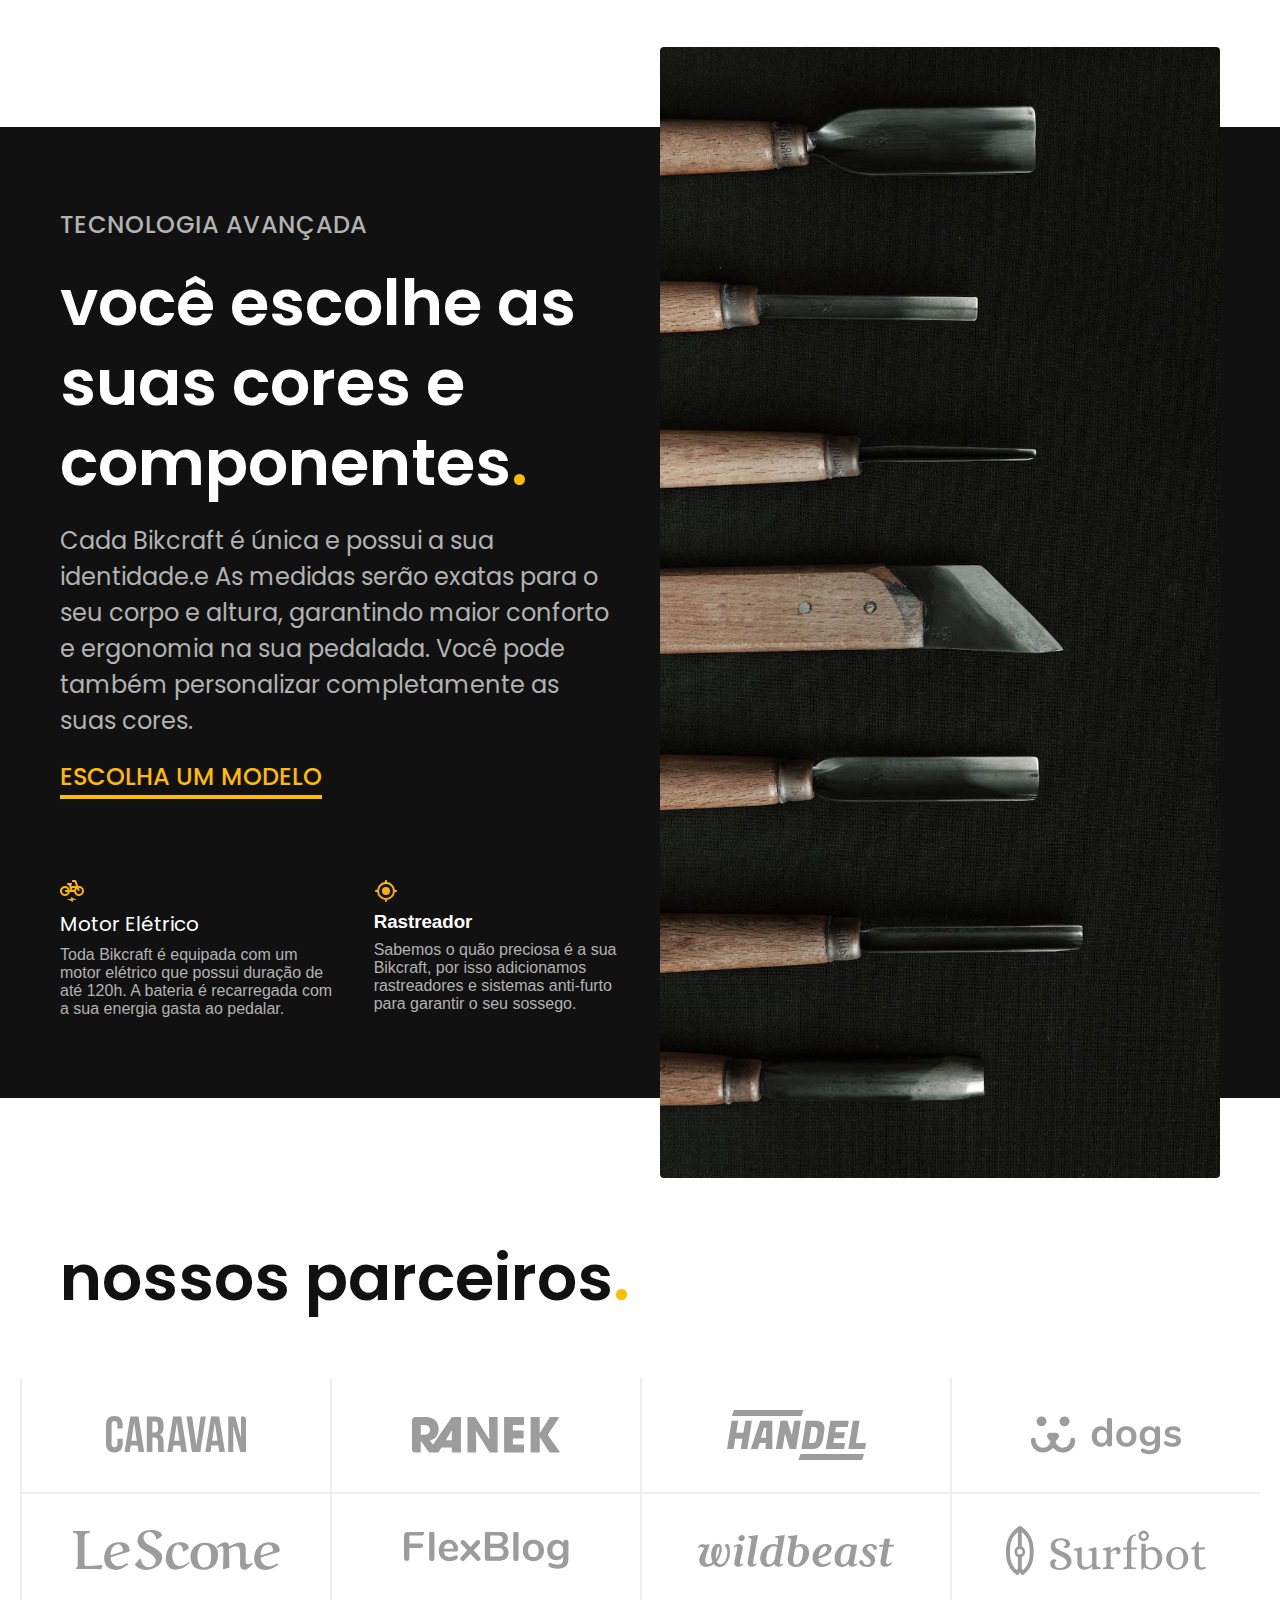
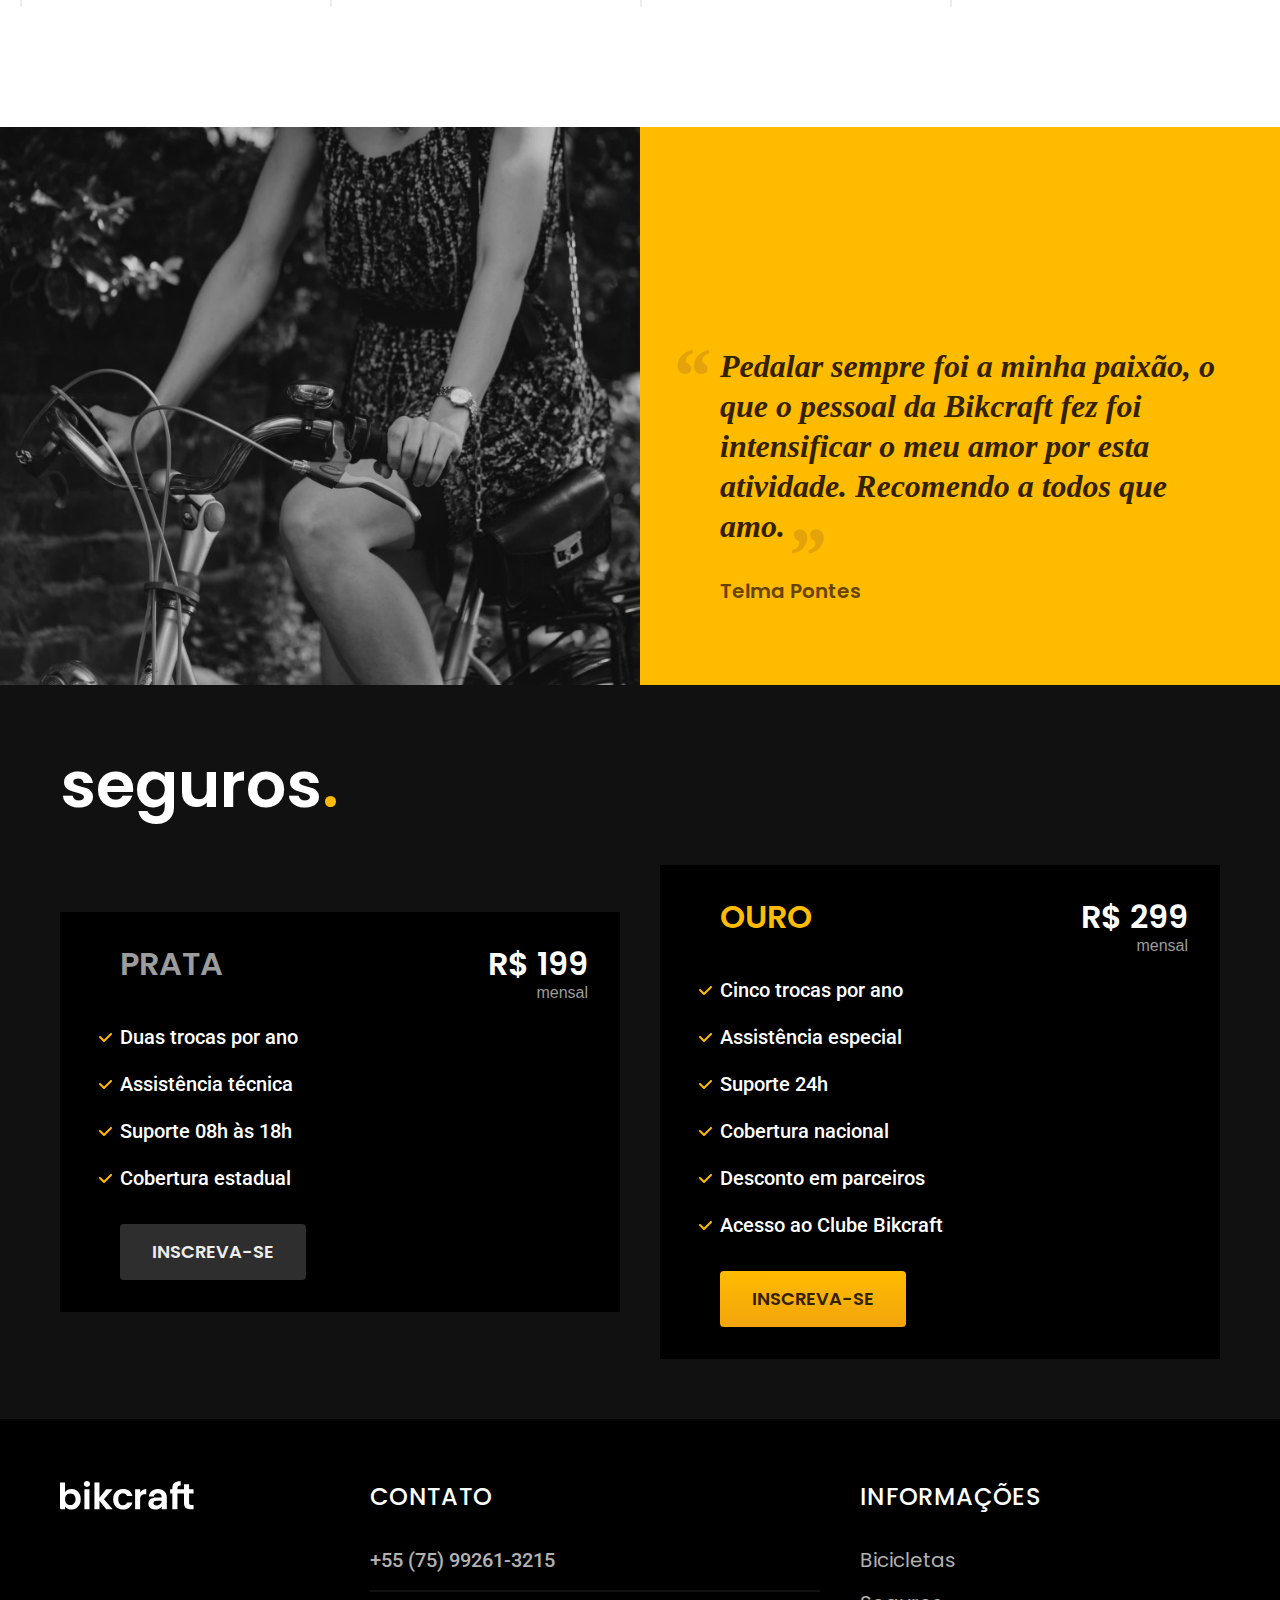
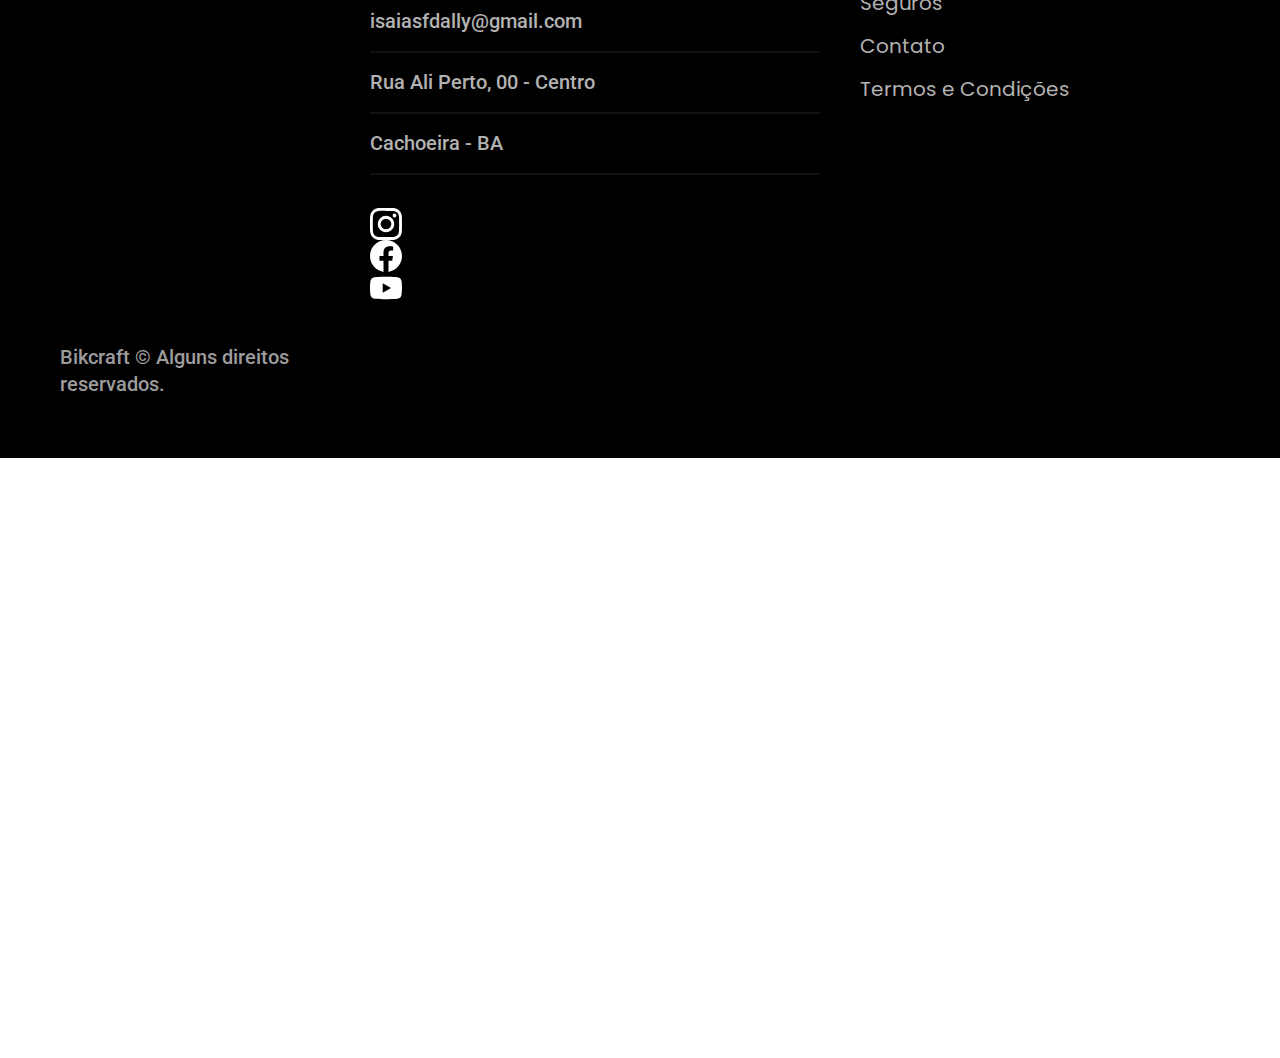
==== commit c5ef3aa4: "correçao da estrutura footer" ====
--- a/index.html
+++ b/index.html
@@ -184,29 +184,25 @@
     <footer class="footer-bg">
       <div class="footer container">
         <img src="./img/bikcraft.svg" alt="Bikcraft">
-      </div>
-      <div class="footer-contato">
-        <h3 class="fonte-2-g-b cor-branco">Contato</h3>
-        <ul class="fonte-2-m cinza-5">
-          <li><a href="tel:+5575992613215">+55 (75) 9 9261-3215</a></li>
-          <li><a href="mailto:isaisgdally@gmail.com">isaisgdally@gmail.com</a></li>
-          <li>Rua Ali Pertinho, 00 - Ali</li>
-          <li>Cachoeira - BA</li>
-        </ul>
-        <div class="footer-redes">
-          <a href="https://www.instagram.com/dallyx7/" target="_blank">
-            <img src="img/redes/instagram.svg" alt="Instagram">
-          </a>
-        </div>
-        <div class="footer-redes">
-          <a href="https://www.instagram.com/dallyx7/" target="_blank">
-            <img src="img/redes/facebook.svg" alt="Facebook">
-          </a>
-        </div>
-        <div class="footer-redes">
-          <a href="https://www.instagram.com/dallyx7/" target="_blank">
-            <img src="img/redes/youtube.svg" alt="YouTube">
-          </a>
+        <div class="footer-contato">
+          <h3 class="fonte-2-g-b cor-branco">Contato</h3>
+          <ul class="fonte-2-m cinza-5">
+            <li><a href="tel:+5575992613215">+55 (75) 99261-3215</a></li>
+            <li><a href="mailto:isaiasfdally@gmail.com">isaiasfdally@gmail.com</a></li>
+            <li>Rua Ali Perto, 00 - Centro</li>
+            <li>Cachoeira - BA</li>
+          </ul>
+          <div class="footer-redes">
+            <a href="./">
+              <img src="./img/redes/instagram.svg" alt="Instagram">
+            </a>
+            <a href="./">
+              <img src="./img/redes/facebook.svg" alt="Facebook">
+            </a>
+            <a href="./">
+              <img src="./img/redes/youtube.svg" alt="Youtube">
+            </a>
+          </div>
         </div>
         <div class="footer-informacoes">
           <h3 class="fonte-2-g-b cor-branco">Informações</h3>
@@ -219,7 +215,7 @@
             </ul>
           </nav>
         </div>
-        <p class="footer-copy fonte-2-m cinza-6">Dally © Alguns os direitos reservados.</p>
+        <p class="footer-copy fonte-2-m cinza-6">Bikcraft © Alguns direitos reservados.</p>
       </div>
     </footer>
   </body>
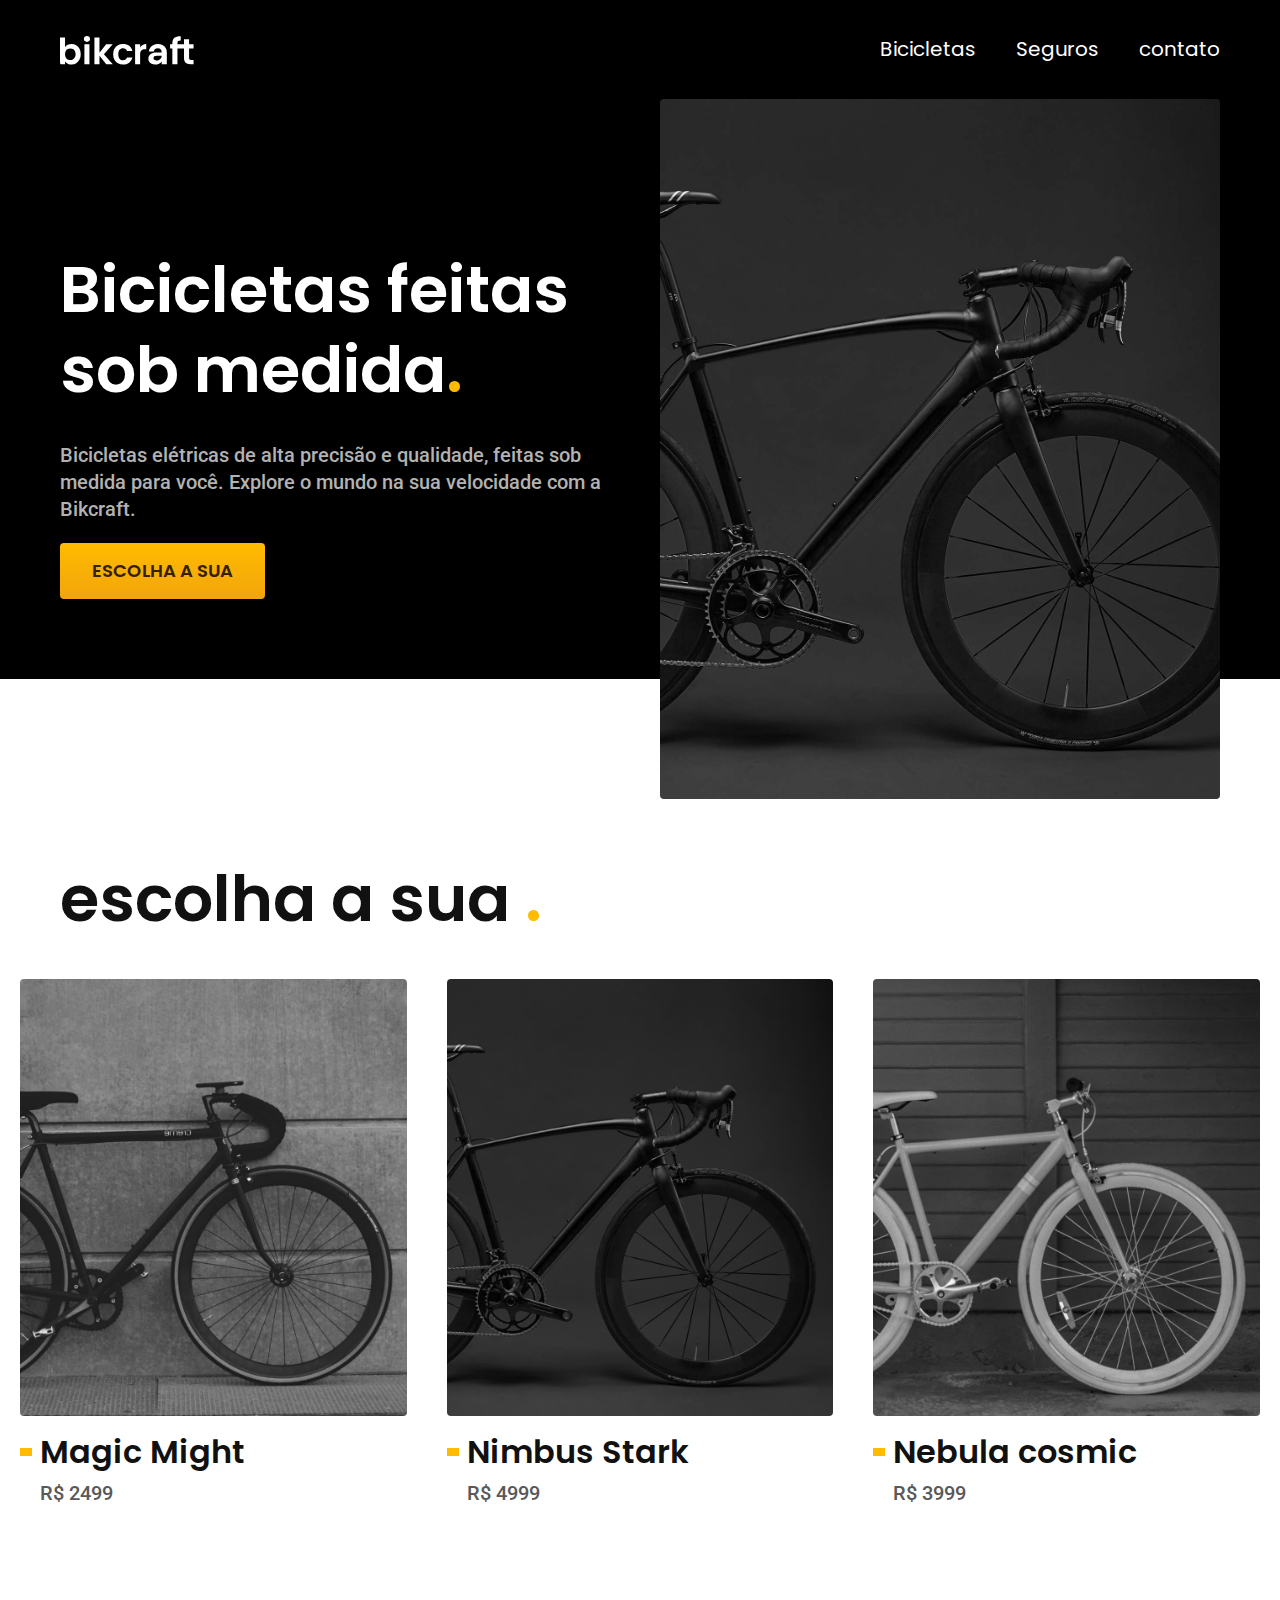
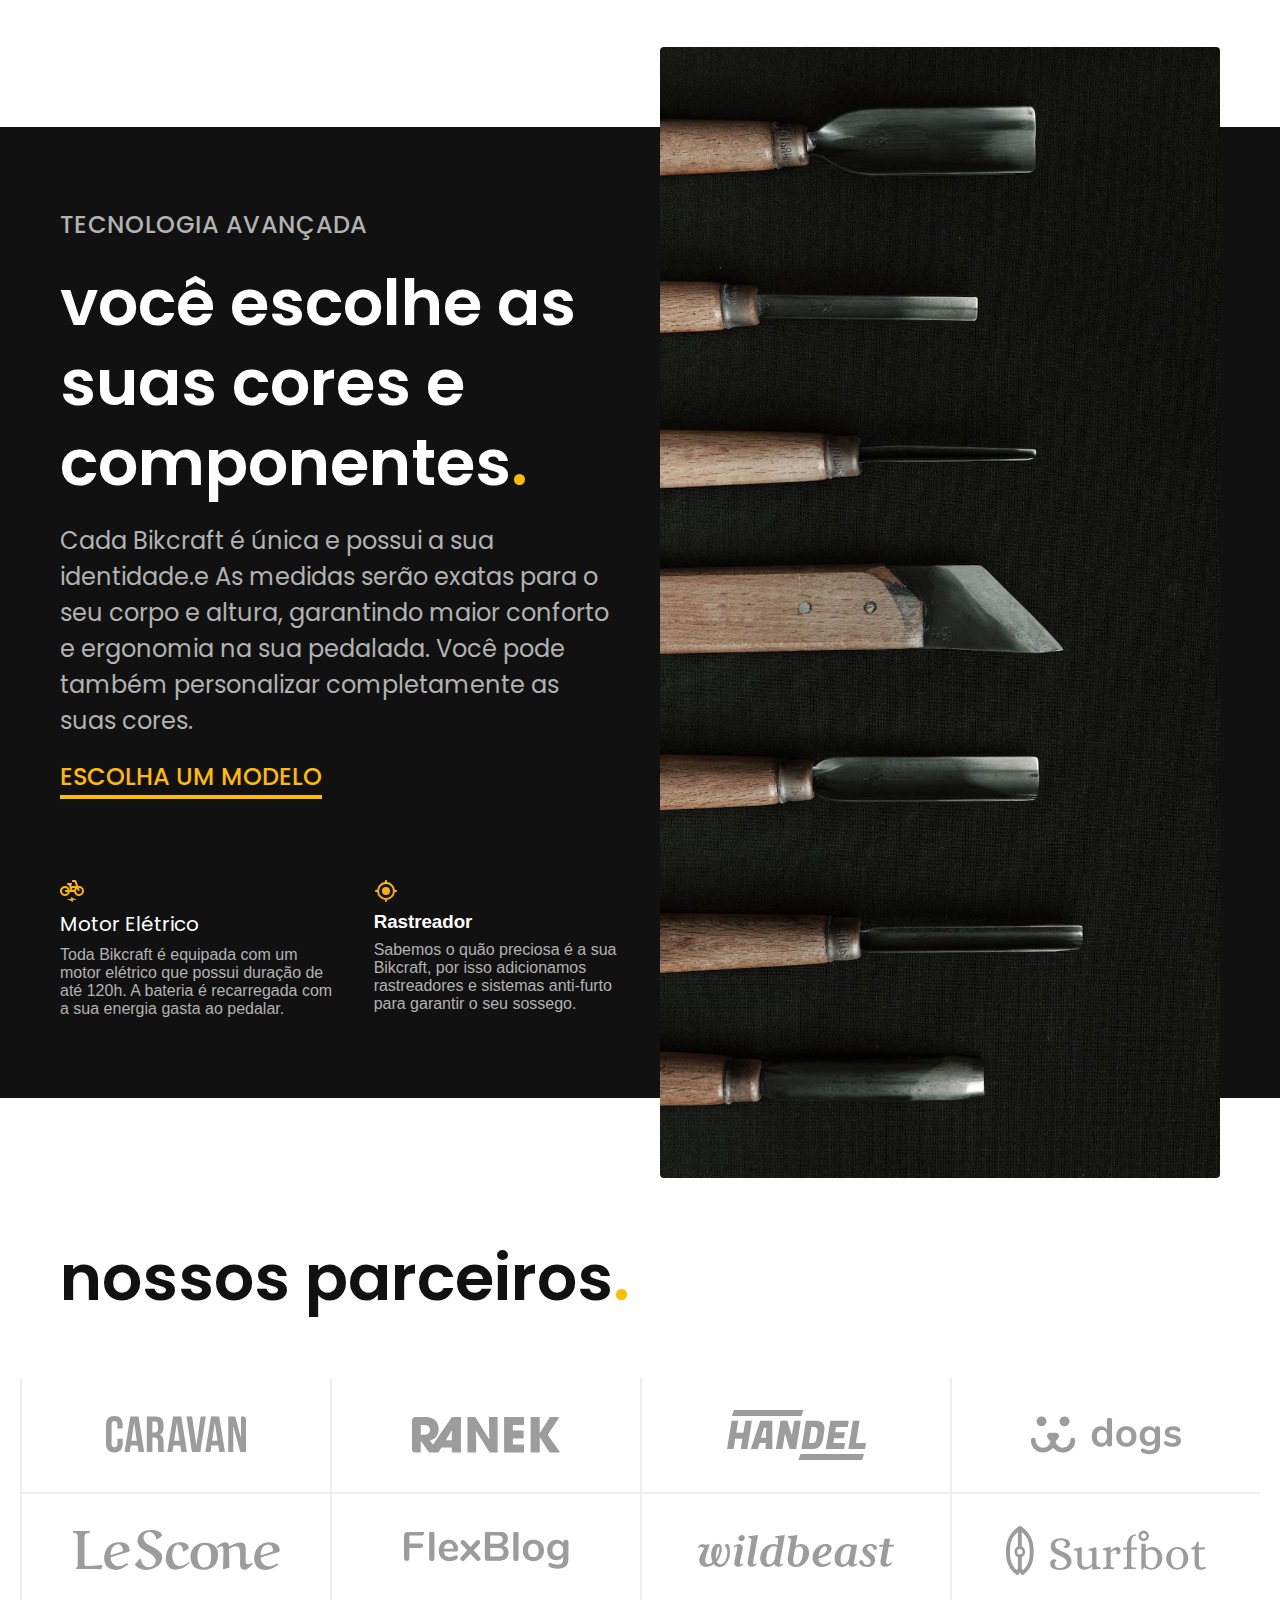
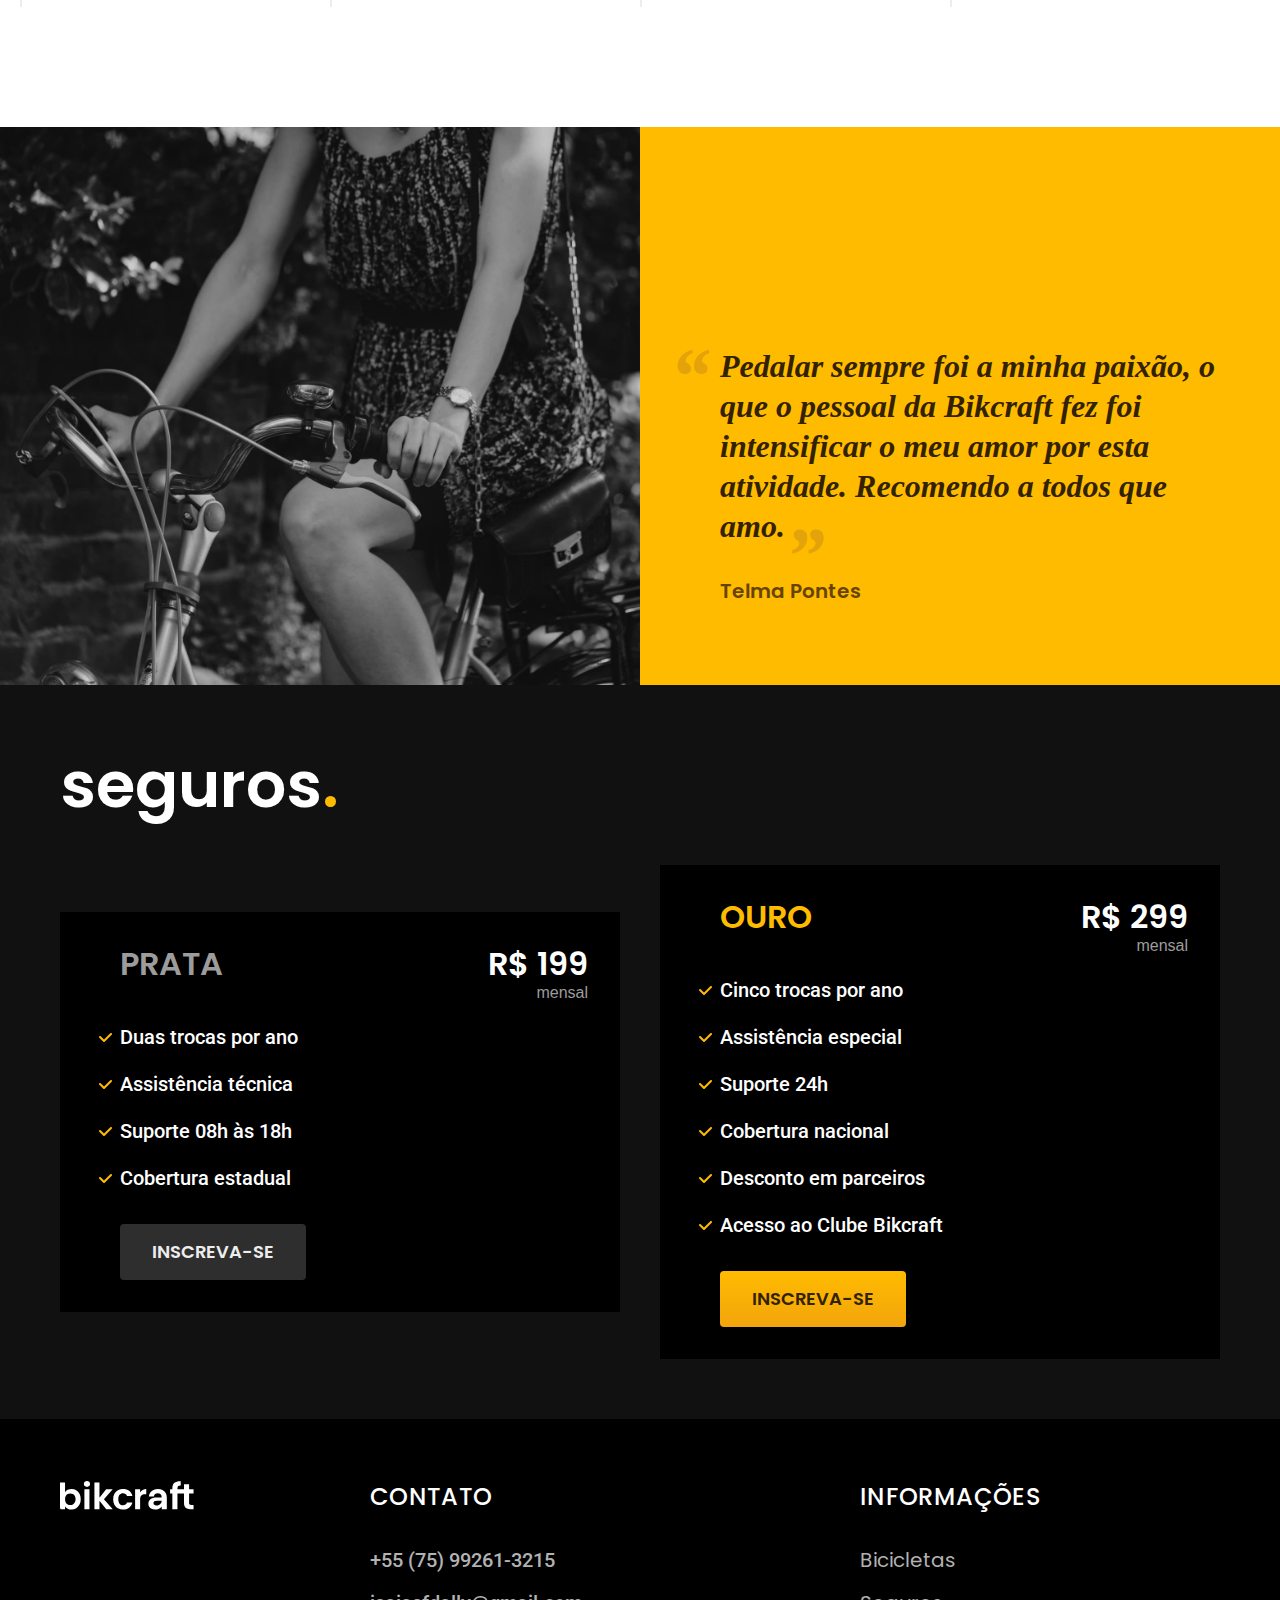
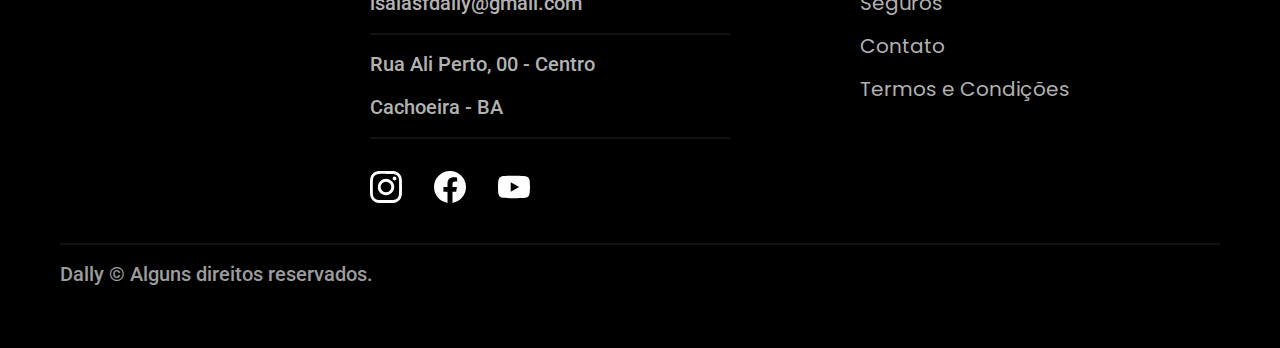
==== commit 9c943bcc: "finalizando footer e pagina inicial" ====
--- a/index.html
+++ b/index.html
@@ -215,7 +215,7 @@
             </ul>
           </nav>
         </div>
-        <p class="footer-copy fonte-2-m cinza-6">Bikcraft © Alguns direitos reservados.</p>
+        <p class="footer-copy fonte-2-m cinza-6">Dally © Alguns direitos reservados.</p>
       </div>
     </footer>
   </body>
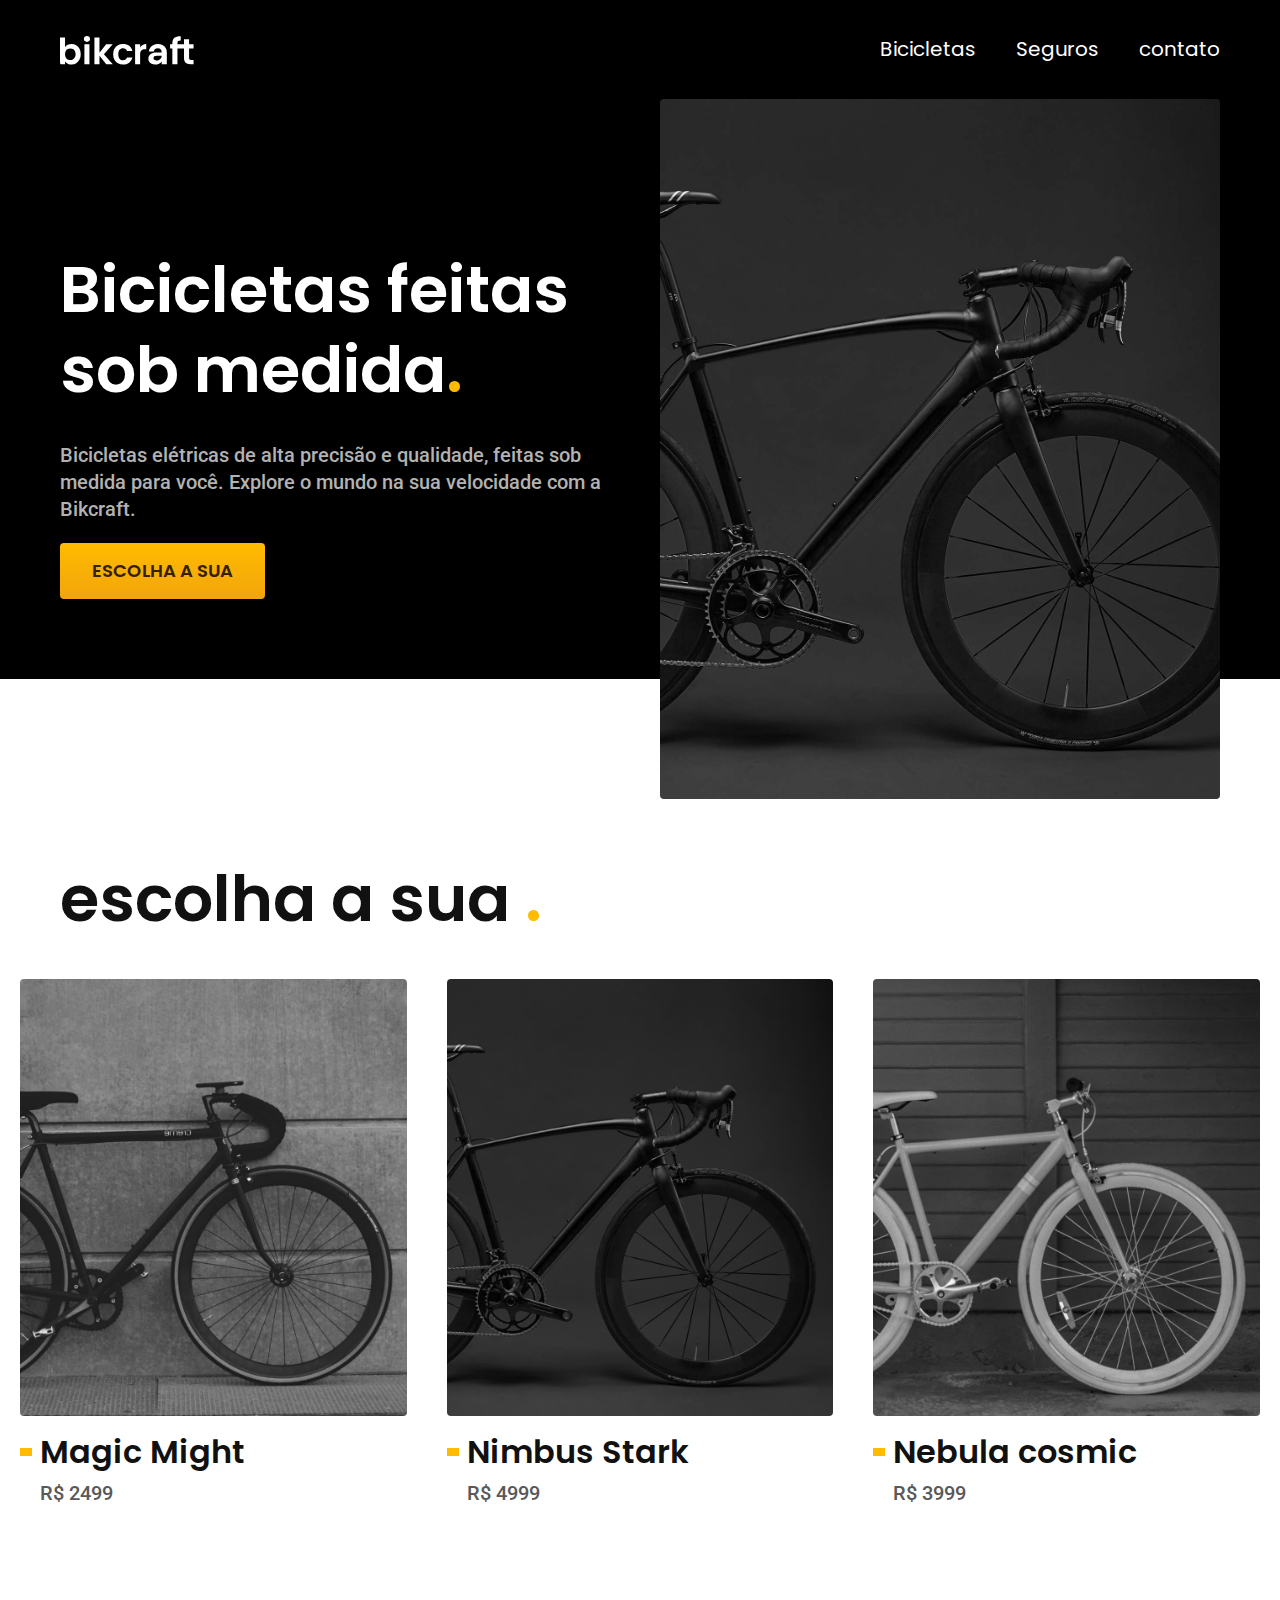
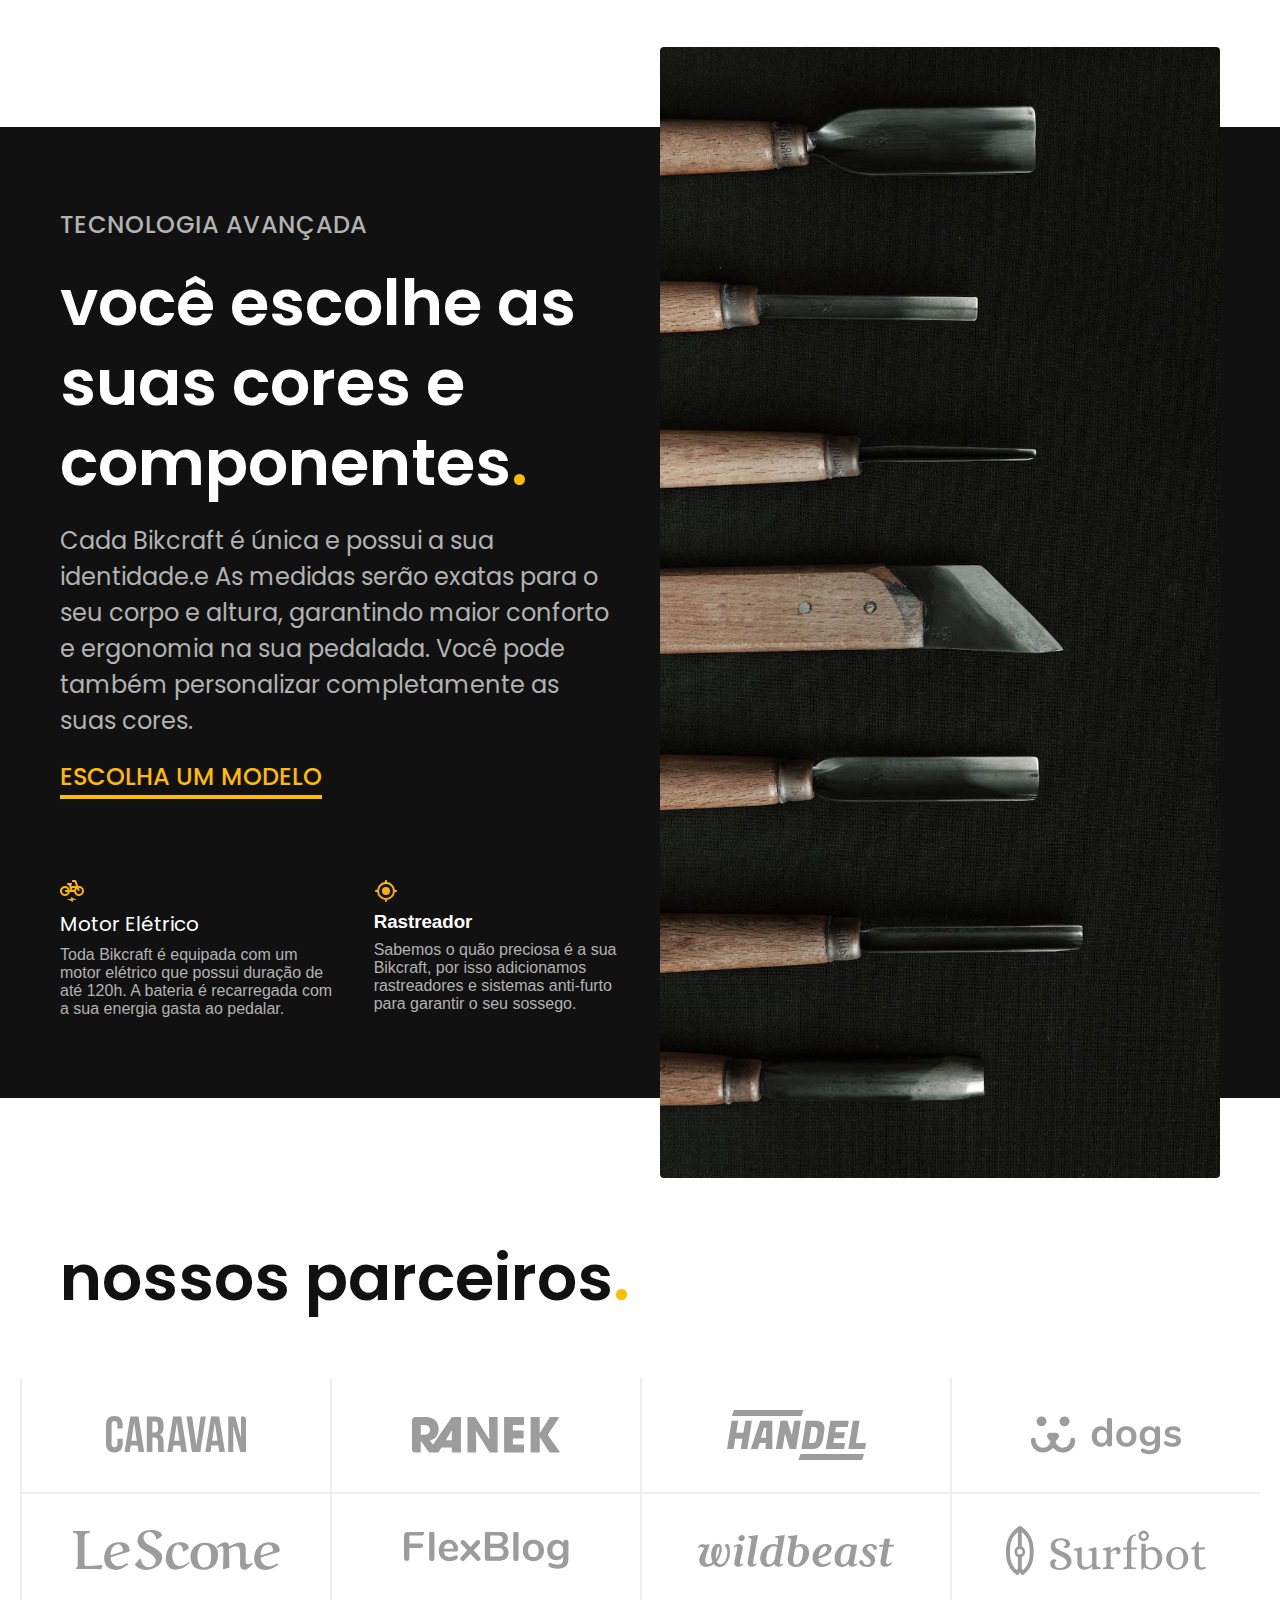
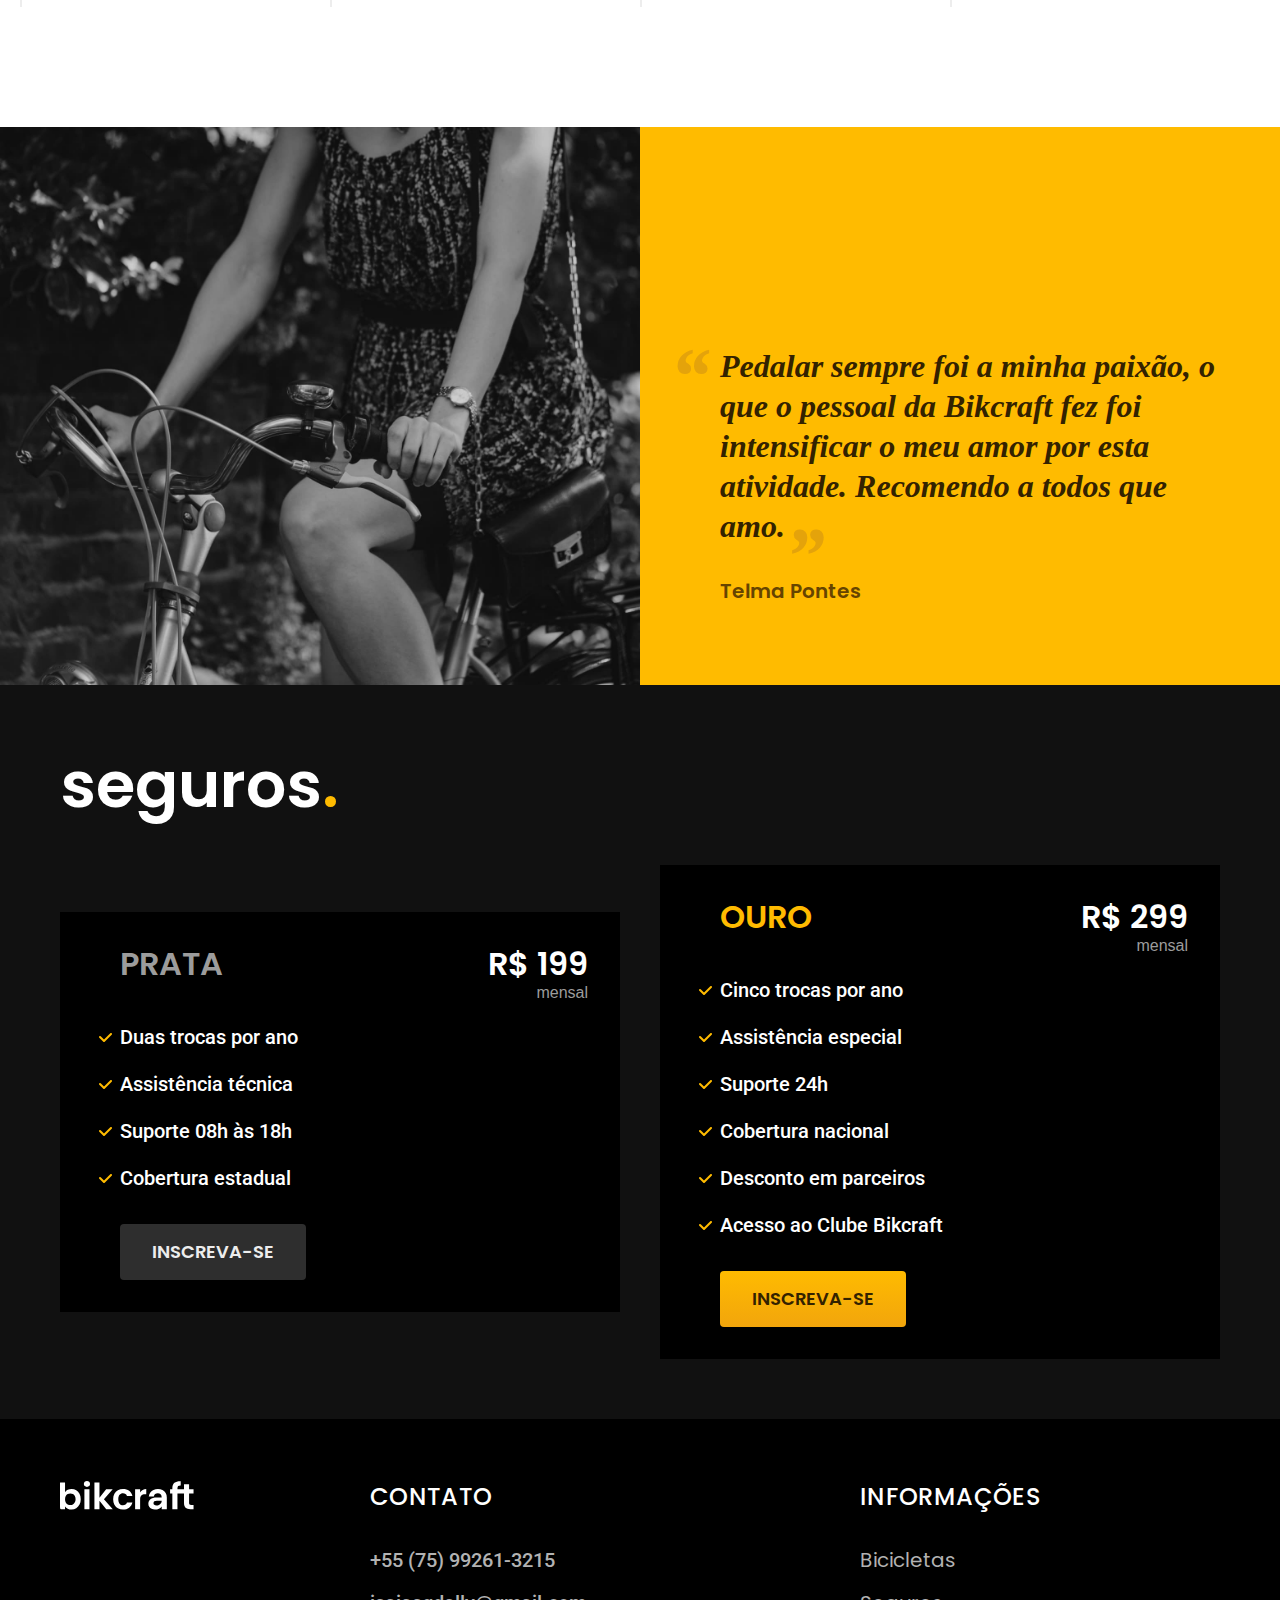
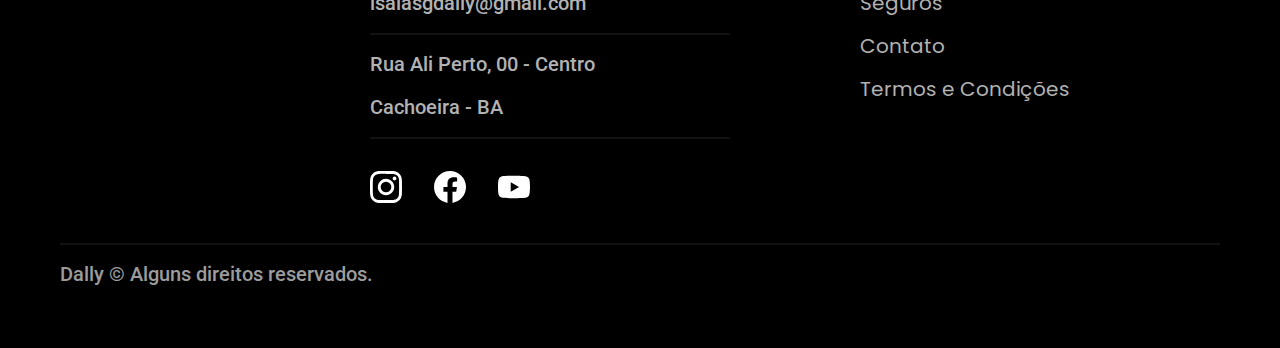
==== commit ca55aefe: "alteraçao no footer" ====
--- a/index.html
+++ b/index.html
@@ -188,7 +188,7 @@
           <h3 class="fonte-2-g-b cor-branco">Contato</h3>
           <ul class="fonte-2-m cinza-5">
             <li><a href="tel:+5575992613215">+55 (75) 99261-3215</a></li>
-            <li><a href="mailto:isaiasfdally@gmail.com">isaiasfdally@gmail.com</a></li>
+            <li><a href="mailto:isaiasfdally@gmail.com">isaiasgdally@gmail.com</a></li>
             <li>Rua Ali Perto, 00 - Centro</li>
             <li>Cachoeira - BA</li>
           </ul>
